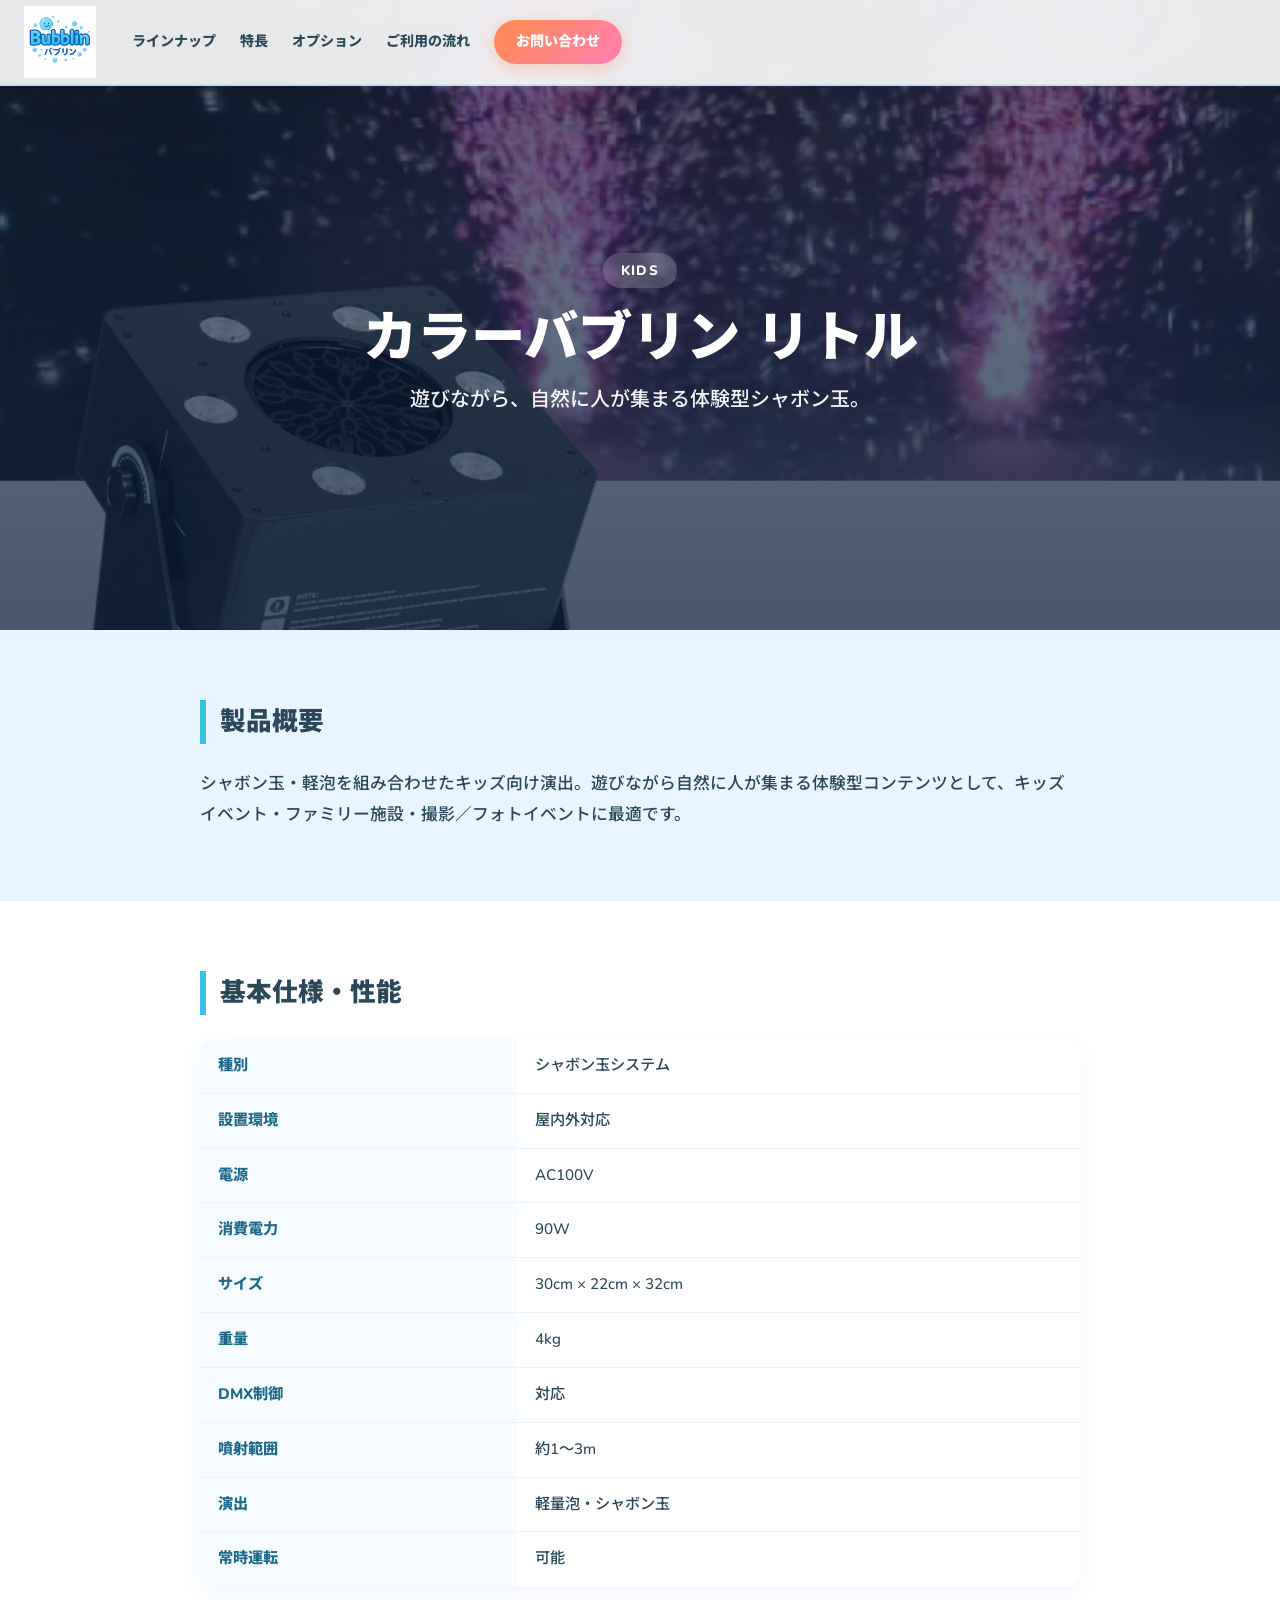
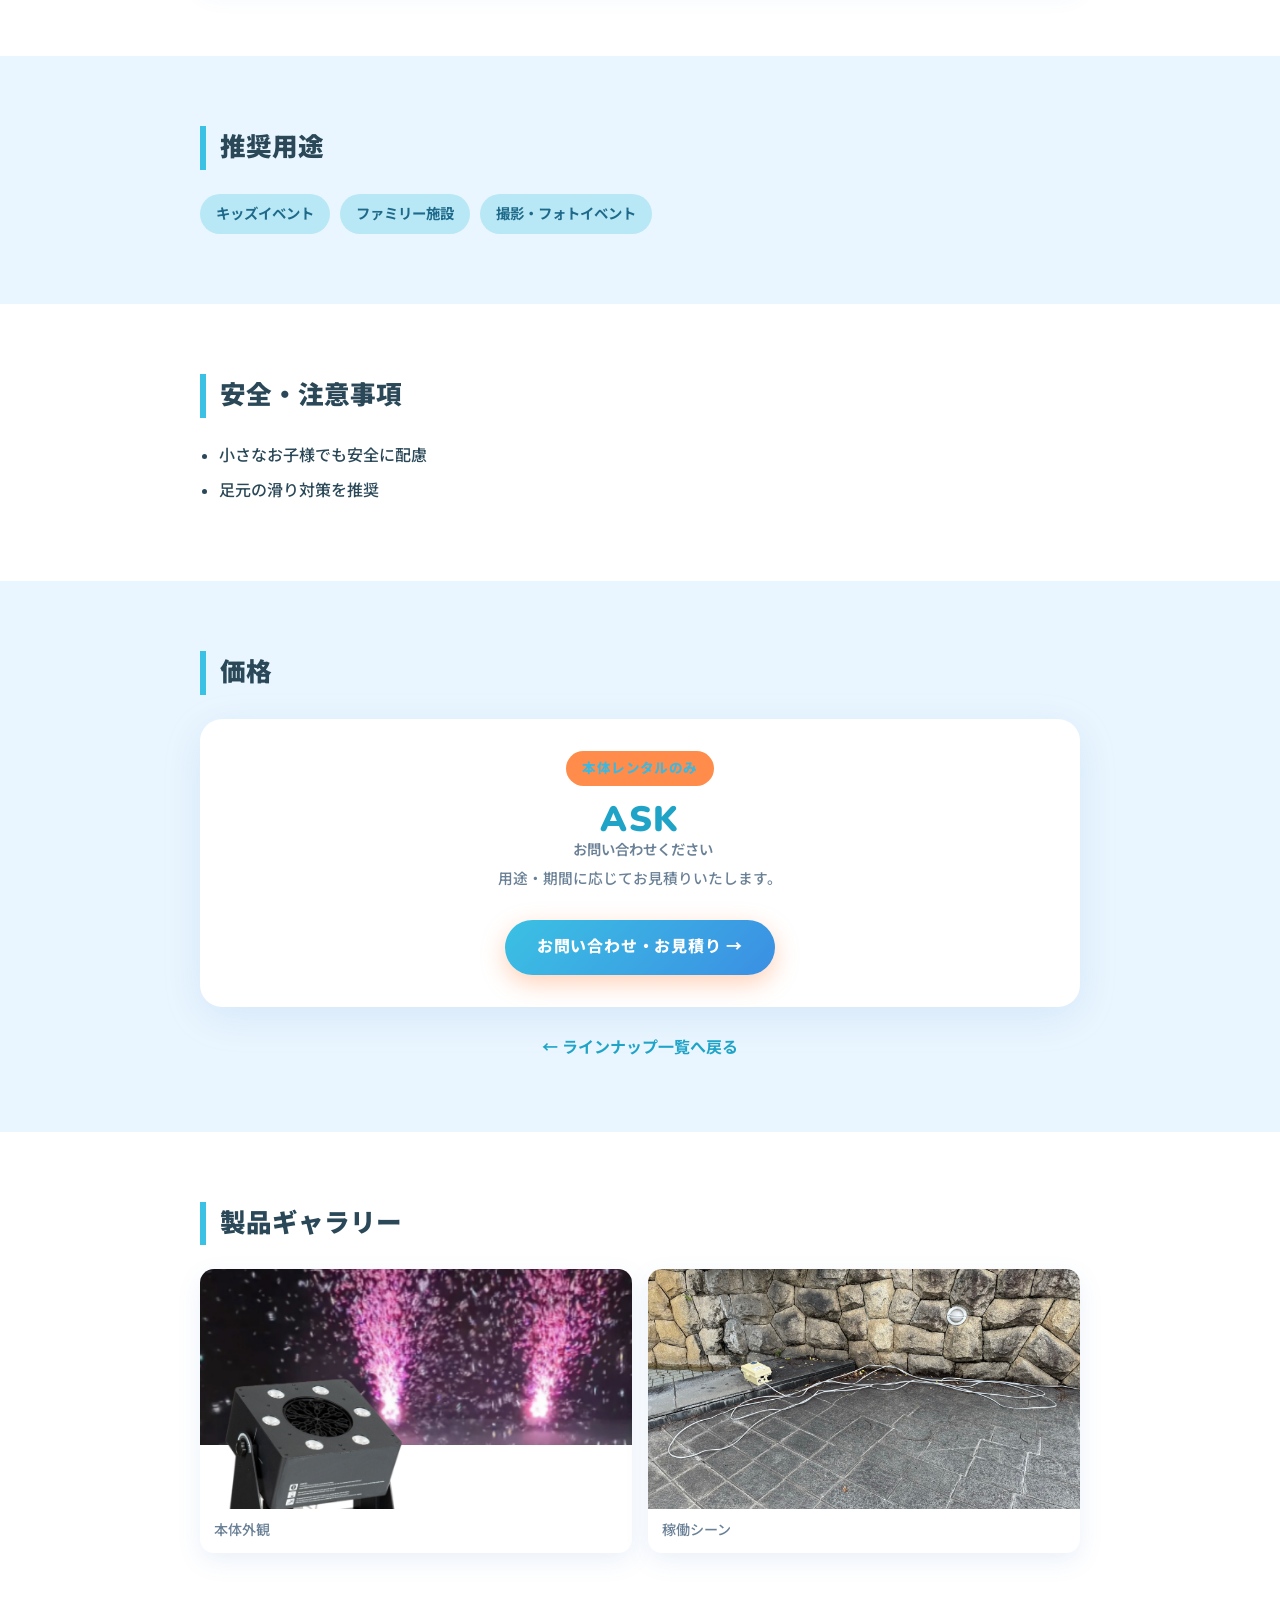
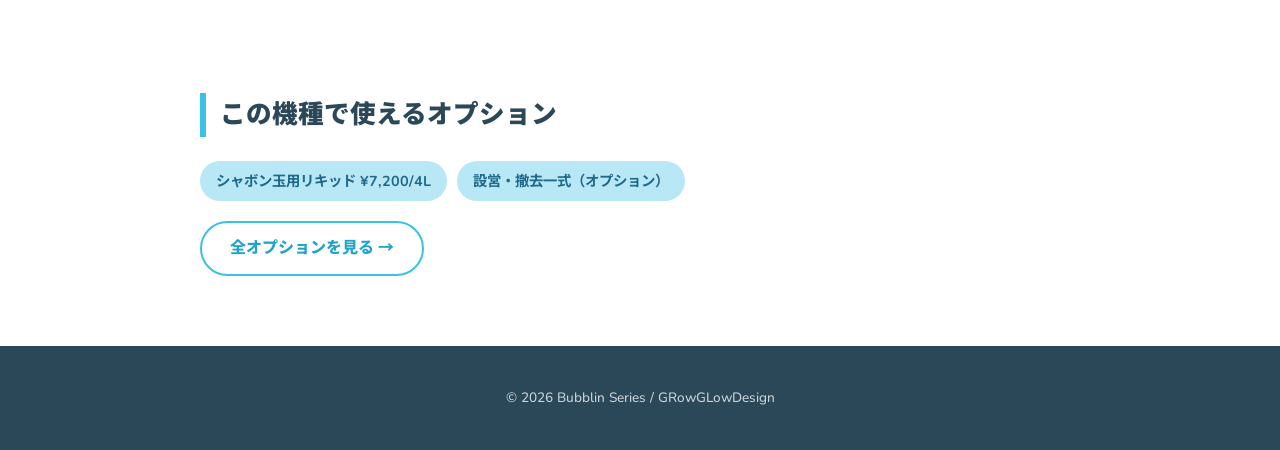
==== little/index.html @ 8af898d9 "Add detail pages, options page, SEO, gallery, new media - 4 machine detail pages with video bg hero " ====
<!DOCTYPE html>
<html lang="ja">
<head>
<meta charset="UTF-8">
<meta name="viewport" content="width=device-width, initial-scale=1.0">
<title>カラーバブリン リトル（KIDS）｜シャボン玉マシン｜バブリンシリーズ</title>
<meta name="description" content="シャボン玉・軽泡を組み合わせたキッズ向け演出。遊びながら自然に人が集まる体験型コンテンツ。">
<link rel="canonical" href="https://grow-glow.net/bubblin/little/">
<meta property="og:type" content="article">
<meta property="og:url" content="https://grow-glow.net/bubblin/little/">
<meta property="og:title" content="カラーバブリン リトル（KIDS）｜シャボン玉マシン｜バブリンシリーズ">
<meta property="og:description" content="シャボン玉・軽泡を組み合わせたキッズ向け演出。遊びながら自然に人が集まる体験型コンテンツ。">
<meta property="og:image" content="https://grow-glow.net/bubblin/assets/images/photos/color-bubblin-little.jpg">
<meta property="og:locale" content="ja_JP">
<link rel="icon" type="image/png" href="../assets/images/bubblin-logo.png">
<link rel="apple-touch-icon" href="../assets/images/bubblin-logo.png">
<link rel="stylesheet" href="../assets/css/main.css?v=17">
</head>
<body>

<!-- ======= Header ======= -->
<header class="site-header">
  <a href="../index.html" class="site-logo">
    <img src="../assets/images/bubblin-logo.png" alt="Bubblin バブリン" class="site-logo-img">
  </a>
  <nav class="header-nav">
    <a href="../index.html#machines">ラインナップ</a>
    <a href="../index.html#features">特長</a>
    <a href="../options/">オプション</a>
    <a href="../index.html#flow">ご利用の流れ</a>
    <a href="../index.html#contact" class="header-cta">お問い合わせ</a>
  </nav>
</header>

<!-- ======= Hero with video bg ======= -->
<section class="detail-hero">
  <video class="detail-hero-video" autoplay muted loop playsinline preload="metadata" poster="../assets/images/photos/color-bubblin-little.jpg">
    <source src="../assets/videos/event-1.mp4" type="video/mp4">
  </video>
  <div class="detail-hero-overlay"></div>
  <div class="detail-hero-inner">
    <span class="detail-hero-tag">KIDS</span>
    <h1 class="detail-hero-title">カラーバブリン リトル</h1>
    <p class="detail-hero-sub">遊びながら、自然に人が集まる体験型シャボン玉。</p>
  </div>
</section>

<!-- ======= 製品概要 ======= -->
<section class="detail-section" style="background:#eaf6ff;">
  <div class="detail-inner">
    <h2 class="detail-h2">製品概要</h2>
    <p class="detail-lead">シャボン玉・軽泡を組み合わせたキッズ向け演出。遊びながら自然に人が集まる体験型コンテンツとして、キッズイベント・ファミリー施設・撮影／フォトイベントに最適です。</p>
  </div>
</section>

<!-- ======= 基本仕様 ======= -->
<section class="detail-section" style="background:#fff;">
  <div class="detail-inner">
    <h2 class="detail-h2">基本仕様・性能</h2>
    <table class="spec-table">
      <tbody>
        <tr><th>種別</th><td>シャボン玉システム</td></tr>
        <tr><th>設置環境</th><td>屋内外対応</td></tr>
        <tr><th>電源</th><td>AC100V</td></tr>
        <tr><th>消費電力</th><td>90W</td></tr>
        <tr><th>サイズ</th><td>30cm × 22cm × 32cm</td></tr>
        <tr><th>重量</th><td>4kg</td></tr>
        <tr><th>DMX制御</th><td>対応</td></tr>
        <tr><th>噴射範囲</th><td>約1〜3m</td></tr>
        <tr><th>演出</th><td>軽量泡・シャボン玉</td></tr>
        <tr><th>常時運転</th><td>可能</td></tr>
      </tbody>
    </table>
  </div>
</section>

<!-- ======= 推奨用途 ======= -->
<section class="detail-section" style="background:#eaf6ff;">
  <div class="detail-inner">
    <h2 class="detail-h2">推奨用途</h2>
    <ul class="use-chips">
      <li>キッズイベント</li>
      <li>ファミリー施設</li>
      <li>撮影・フォトイベント</li>
    </ul>
  </div>
</section>

<!-- ======= 安全・注意事項 ======= -->
<section class="detail-section" style="background:#fff;">
  <div class="detail-inner">
    <h2 class="detail-h2">安全・注意事項</h2>
    <ul class="note-list">
      <li>小さなお子様でも安全に配慮</li>
      <li>足元の滑り対策を推奨</li>
    </ul>
  </div>
</section>

<!-- ======= 価格 ======= -->
<section class="detail-section" style="background:#eaf6ff;">
  <div class="detail-inner">
    <h2 class="detail-h2">価格</h2>
    <div class="detail-price-card">
      <div class="price-tag tag-rental" style="display:inline-block;padding:6px 16px;background:#ff8c4a;color:#fff;border-radius:999px;font-weight:800;font-size:0.85rem;">本体レンタルのみ</div>
            <p class="price-amount price-ask">ASK<small>お問い合わせください</small></p>
            <p style="margin-top:8px;color:#6a8096;font-size:0.92rem;">用途・期間に応じてお見積りいたします。</p>
      <div class="detail-cta">
        <a href="../index.html#contact" class="btn-primary" style="display:inline-block;padding:14px 32px;background:linear-gradient(135deg,#3bc1e3,#3b8fe3);color:#fff;border-radius:999px;text-decoration:none;font-weight:800;letter-spacing:0.05em;">お問い合わせ・お見積り →</a>
      </div>
    </div>
    <div style="text-align:center;"><a href="../index.html#machines" class="detail-back">← ラインナップ一覧へ戻る</a></div>
  </div>
</section>



<!-- ======= 製品ギャラリー ======= -->
<section class="detail-section" style="background:#fff;">
  <div class="detail-inner">
    <h2 class="detail-h2">製品ギャラリー</h2>
    <div style="display:grid;grid-template-columns:repeat(auto-fit,minmax(240px,1fr));gap:16px;">
      <figure style="margin:0;background:#fff;border-radius:14px;overflow:hidden;box-shadow:0 8px 24px rgba(60,120,200,0.10);"><img src="../assets/images/photos/color-bubblin-little.jpg" alt="little 本体外観" style="width:100%;height:240px;object-fit:cover;display:block;"><figcaption style="padding:10px 14px;font-size:0.88rem;color:#6a8096;">本体外観</figcaption></figure>
      <figure style="margin:0;background:#fff;border-radius:14px;overflow:hidden;box-shadow:0 8px 24px rgba(60,120,200,0.10);"><img src="../assets/images/photos/IMG_6449.jpg" alt="little 稼働シーン" style="width:100%;height:240px;object-fit:cover;display:block;"><figcaption style="padding:10px 14px;font-size:0.88rem;color:#6a8096;">稼働シーン</figcaption></figure>
    </div>
  </div>
</section>

<!-- ======= 関連オプション ======= -->
<section class="detail-section" style="background:#fff;">
  <div class="detail-inner">
    <h2 class="detail-h2">この機種で使えるオプション</h2>
    <ul class="use-chips" style="margin-bottom:20px;">
      <li>シャボン玉用リキッド ¥7,200/4L</li>
      <li>設営・撤去一式（オプション）</li>
    </ul>
    <a href="../options/" style="display:inline-block;padding:12px 28px;background:#fff;border:2px solid #3bc1e3;color:#1fa4c8;border-radius:999px;text-decoration:none;font-weight:800;">全オプションを見る →</a>
  </div>
</section>

<!-- ======= Footer ======= -->
<footer class="site-footer">
  <div class="footer-inner">
    <p>© 2026 Bubblin Series / GRowGLowDesign</p>
  </div>
</footer>

</body>
</html>
---- assets/css/main.css ----
/* ====================================
   Bubblin Series - Main CSS
   ==================================== */

@import url('https://fonts.googleapis.com/css2?family=Nunito:wght@400;600;700;800;900&family=Fredoka+One&family=Noto+Sans+JP:wght@400;500;700;900&display=swap');

:root {
    /* メインカラー（バブリン・バブリンmini用） */
    --color-bg: #eaf6ff;
    --color-bg-2: #d8eeff;
    --color-cyan: #3bc1e3;
    --color-cyan-dark: #1fa4c8;
    --color-cyan-light: #b8e8f5;
    --color-orange: #ff8c4a;
    --color-pink: #ff7eb4;
    --color-yellow: #ffde40;
    --color-white: #ffffff;
    --color-text: #2a4858;
    --color-text-light: #6a8096;

    /* リトルバブリン用（シャボン玉・パステル虹色） */
    --color-little-bg: #fef5ff;
    --color-little-pink: #ffb8e0;
    --color-little-purple: #c8a8f0;
    --color-little-blue: #a8d4ff;

    /* マジックバブリン用（ダーク・神秘的） */
    --color-magic-bg: #0d0a2e;
    --color-magic-bg2: #1a1050;
    --color-magic-glow: #c87aff;
    --color-magic-smoke: #e8d8ff;
    --color-magic-accent: #6ee8ff;

    --font-main: 'Nunito', 'Noto Sans JP', sans-serif;
    --font-display: 'Fredoka One', 'Nunito', sans-serif;

    --radius-lg: 24px;
    --radius-xl: 40px;
    --shadow-soft: 0 8px 32px rgba(59, 193, 227, 0.15);
    --shadow-card: 0 6px 24px rgba(0, 0, 0, 0.08);
}

*, *::before, *::after { box-sizing: border-box; margin: 0; padding: 0; }

html { scroll-behavior: smooth; }

body {
    font-family: var(--font-main);
    background: var(--color-bg);
    color: var(--color-text);
    overflow-x: hidden;
    line-height: 1.7;
    font-weight: 500;
}

img { max-width: 100%; height: auto; display: block; }

/* ════════════════════════════════════
   Header
   ════════════════════════════════════ */
.site-header {
    position: fixed;
    top: 0; left: 0; right: 0;
    z-index: 100;
    background: rgba(255,255,255,0.9);
    backdrop-filter: blur(12px);
    border-bottom: 2px solid rgba(59,193,227,0.2);
    padding: 0 24px;
    height: 86px;
    display: flex;
    align-items: center;
}

.site-logo {
    display: flex;
    align-items: center;
    gap: 10px;
    text-decoration: none;
}
.site-logo-img {
    height: 72px;
    width: auto;
    display: block;
}
.site-logo-series {
    font-family: var(--font-display);
    font-size: 0.95rem;
    color: var(--color-cyan-dark);
    letter-spacing: 0.18em;
    padding: 4px 12px;
    background: rgba(59,193,227,0.12);
    border-radius: 22px;
    line-height: 1;
    margin-left: 4px;
}
@media (max-width: 540px) {
    .site-logo-img { height: 56px; }
    .site-logo-series { font-size: 0.78rem; padding: 3px 9px; }
}

.header-nav { display: flex; gap: 24px; align-items: center; margin-left: 36px; }
.header-nav a {
    font-weight: 800;
    font-size: 0.88rem;
    color: var(--color-text);
    text-decoration: none;
    transition: color 0.2s;
}
.header-nav a:hover { color: var(--color-cyan); }

.header-cta {
    background: linear-gradient(135deg, var(--color-orange), var(--color-pink));
    color: white !important;
    padding: 10px 22px;
    border-radius: 50px;
    font-weight: 900 !important;
    box-shadow: 0 4px 16px rgba(255,140,74,0.35);
}

.header-sns {
    display: flex;
    align-items: center;
    gap: 0.75rem;
    margin-left: auto;
}
.header-sns-link {
    display: inline-flex;
    align-items: center;
    justify-content: center;
    width: 34px;
    height: 34px;
    border-radius: 50%;
    border: 1px solid rgba(59,193,227,0.4);
    color: #47607a;
    text-decoration: none;
    transition: all 0.2s;
}
.header-sns-link:hover {
    color: #3b8fe3;
    border-color: #3b8fe3;
    box-shadow: 0 0 10px rgba(59,143,227,0.25);
    transform: translateY(-2px);
}
.header-sns-link svg { width: 16px; height: 16px; fill: currentColor; }

.hamburger {
    display: none;
    flex-direction: column;
    gap: 5px;
    cursor: pointer;
    background: none;
    border: none;
    padding: 4px;
}
.hamburger span {
    display: block;
    width: 26px;
    height: 3px;
    background: var(--color-cyan);
    border-radius: 2px;
}

/* ════════════════════════════════════
   Hero
   ════════════════════════════════════ */
.hero {
    min-height: 100vh;
    background: linear-gradient(160deg, #d0eeff 0%, #e8f4ff 50%, #ffe8f4 100%);
    display: flex;
    align-items: center;
    justify-content: center;
    text-align: center;
    padding: 140px 24px 80px;
    position: relative;
    overflow: hidden;
}

.hero-bubbles {
    position: absolute;
    inset: 0;
    pointer-events: none;
}

.hero-video {
    position: absolute;
    inset: 0;
    width: 100%;
    height: 100%;
    object-fit: cover;
    z-index: 0;
    opacity: 0.55;
}
.hero-overlay {
    position: absolute;
    inset: 0;
    z-index: 0;
    background: linear-gradient(160deg, rgba(208,238,255,0.55) 0%, rgba(232,244,255,0.55) 50%, rgba(255,232,244,0.6) 100%);
    pointer-events: none;
}

.hero-content { position: relative; z-index: 3; max-width: 780px; }

/* ドカンと大きなキャラを背景に配置 */
.hero-char-bg {
    position: absolute;
    left: 50%;
    top: 52%;
    width: min(115vw, 1100px);
    max-width: none;
    height: auto;
    transform: translate(-50%, -50%);
    z-index: 1;
    pointer-events: none;
    animation: bounceSoft 4.5s ease-in-out infinite;
    filter: drop-shadow(0 28px 60px rgba(59,193,227,0.28));
    opacity: 0.92;
}

@keyframes bounceSoft {
    0%, 100% { transform: translate(-50%, -50%); }
    50%      { transform: translate(-50%, -54%); }
}

/* ════════════════════════════════════
   ちりばめバブリンくん
   ════════════════════════════════════ */
.hero-char-scatter {
    position: absolute;
    inset: 0;
    pointer-events: none;
    z-index: 1;
    overflow: hidden;
}
.hero-char-scatter .c {
    position: absolute;
    max-width: none;
    filter: drop-shadow(0 8px 18px rgba(59,193,227,0.25));
    will-change: transform;
    animation: floatChar 6s ease-in-out infinite;
}

/* 変形バリエーション（base transform を各要素で設定） */
.hero-char-scatter .c.flip-x       { --base: scaleX(-1); }
.hero-char-scatter .c.upside-down  { --base: rotate(180deg); }
.hero-char-scatter .c.tilt-right   { --base: rotate(18deg); }
.hero-char-scatter .c.tilt-left    { --base: rotate(-15deg); }

/* 配置・サイズ（大きい子・小さい子を散らす） */
.hero-char-scatter .c1  { width: 220px; top: 8%;  left: 4%;  animation-delay: 0s; }
.hero-char-scatter .c2  { width: 120px; top: 14%; left: 58%; animation-delay: -1.2s; }
.hero-char-scatter .c3  { width: 90px;  top: 6%;  right: 6%; animation-delay: -2.4s; }
.hero-char-scatter .c4  { width: 160px; top: 38%; right: 4%; animation-delay: -0.8s; } /* 逆さ */
.hero-char-scatter .c5  { width: 70px;  top: 30%; left: 18%; animation-delay: -3s; }
.hero-char-scatter .c6  { width: 110px; top: 62%; left: 3%;  animation-delay: -1.8s; }
.hero-char-scatter .c7  { width: 95px;  top: 68%; right: 10%; animation-delay: -2.9s; }
.hero-char-scatter .c8  { width: 55px;  top: 48%; left: 48%; animation-delay: -0.4s; }
.hero-char-scatter .c9  { width: 140px; bottom: 6%; left: 28%; animation-delay: -3.6s; }
.hero-char-scatter .c10 { width: 75px;  bottom: 10%; right: 24%; animation-delay: -2.1s; }

/* キーフレーム：baseの変形を保ったままふわふわ */
@keyframes floatChar {
    0%, 100% { transform: var(--base, none) translateY(0); }
    50%      { transform: var(--base, none) translateY(-12px); }
}

/* モバイルでは少し間引く・縮める */
@media (max-width: 720px) {
    .hero-char-scatter .c5,
    .hero-char-scatter .c8,
    .hero-char-scatter .c10 { display: none; }
    .hero-char-scatter .c1  { width: 150px; top: 6%; left: -3%; }
    .hero-char-scatter .c2  { width: 80px; top: 10%; left: 62%; }
    .hero-char-scatter .c3  { width: 70px; top: 4%; right: -2%; }
    .hero-char-scatter .c4  { width: 110px; top: 42%; right: -5%; }
    .hero-char-scatter .c6  { width: 85px; top: 66%; left: -3%; }
    .hero-char-scatter .c7  { width: 75px; top: 70%; right: -2%; }
    .hero-char-scatter .c9  { width: 95px; bottom: 4%; left: 32%; }
}

/* 旧スタイル（使わない場合用の念のための定義） */
.hero-char {
    width: 110px;
    height: 110px;
    margin: 0 auto 20px;
    animation: bounceSoft 2.5s ease-in-out infinite;
}

.hero-badge {
    display: inline-block;
    background: linear-gradient(135deg, var(--color-cyan), var(--color-pink));
    color: white;
    font-weight: 900;
    font-size: 0.85rem;
    padding: 6px 22px;
    border-radius: 50px;
    margin-bottom: 24px;
    letter-spacing: 0.08em;
    box-shadow: 0 4px 16px rgba(59,193,227,0.3);
}

.hero-title {
    font-family: var(--font-display);
    font-size: clamp(2.2rem, 6vw, 4rem);
    line-height: 1.2;
    color: var(--color-text);
    margin-bottom: 20px;
    letter-spacing: 0.02em;
    text-shadow: 0 2px 18px rgba(255,255,255,0.9), 0 0 24px rgba(255,255,255,0.85);
}

.hero-title .accent-cyan { color: var(--color-cyan); }
.hero-title .accent-pink { color: var(--color-pink); }
.hero-title .accent-orange { color: var(--color-orange); }

.hero-sub {
    font-size: clamp(1rem, 2.2vw, 1.15rem);
    color: var(--color-text);
    margin-bottom: 40px;
    line-height: 1.9;
    font-weight: 700;
    text-shadow: 0 2px 14px rgba(255,255,255,0.95), 0 0 18px rgba(255,255,255,0.85);
}

.hero-btns {
    display: flex;
    gap: 16px;
    justify-content: center;
    flex-wrap: wrap;
}

.btn-primary {
    background: linear-gradient(135deg, var(--color-orange), var(--color-pink));
    color: white;
    font-family: var(--font-main);
    font-weight: 900;
    font-size: 1rem;
    padding: 16px 40px;
    border-radius: 50px;
    text-decoration: none;
    box-shadow: 0 8px 24px rgba(255,140,74,0.4);
    transition: transform 0.2s, box-shadow 0.2s;
    border: none;
    cursor: pointer;
    display: inline-flex;
    align-items: center;
    gap: 10px;
}
.btn-primary:hover {
    transform: translateY(-3px);
    box-shadow: 0 12px 32px rgba(255,140,74,0.5);
}

.btn-secondary {
    background: white;
    color: var(--color-cyan-dark);
    font-family: var(--font-main);
    font-weight: 900;
    font-size: 1rem;
    padding: 14px 38px;
    border-radius: 50px;
    text-decoration: none;
    border: 2.5px solid var(--color-cyan);
    transition: transform 0.2s, background 0.2s;
    cursor: pointer;
}
.btn-secondary:hover {
    transform: translateY(-3px);
    background: var(--color-cyan-light);
}

/* ════════════════════════════════════
   Section common
   ════════════════════════════════════ */
.section { padding: 100px 24px; }
.section-inner { max-width: 1100px; margin: 0 auto; }

.section-header {
    text-align: center;
    margin-bottom: 56px;
}
.section-label {
    display: inline-block;
    font-weight: 900;
    font-size: 0.8rem;
    letter-spacing: 0.2em;
    color: var(--color-cyan);
    text-transform: uppercase;
    margin-bottom: 14px;
}
.section-title {
    font-family: var(--font-display);
    font-size: clamp(1.8rem, 4vw, 2.6rem);
    color: var(--color-text);
    line-height: 1.3;
}
.section-title .accent { color: var(--color-orange); }
.section-desc {
    margin-top: 18px;
    color: var(--color-text);
    font-size: 1rem;
    max-width: 580px;
    margin-left: auto;
    margin-right: auto;
    font-weight: 600;
}

.section-char {
    display: block;
    width: 64px;
    height: 64px;
    margin: 0 auto 16px;
}

/* ════════════════════════════════════
   Machines Section (Intro)
   ════════════════════════════════════ */
.machines-section { background: white; position: relative; }

.machines-grid {
    display: grid;
    grid-template-columns: repeat(4, 1fr);
    gap: 20px;
}
@media (max-width: 1024px) {
    .machines-grid { grid-template-columns: repeat(2, 1fr); }
}

.machine-card {
    background: var(--color-bg);
    border-radius: var(--radius-lg);
    overflow: hidden;
    box-shadow: var(--shadow-card);
    transition: transform 0.3s, box-shadow 0.3s;
    text-decoration: none;
    color: inherit;
    display: flex;
    flex-direction: column;
}
.machine-card:hover {
    transform: translateY(-8px);
    box-shadow: 0 16px 48px rgba(59,193,227,0.25);
}

.machine-card-img {
    height: 200px;
    display: flex;
    align-items: center;
    justify-content: center;
    position: relative;
    overflow: hidden;
}

.machine-card-img.bub-bg { background: linear-gradient(135deg, #b8e8ff, #d8f0ff); }
.machine-card-img.mini-bg { background: linear-gradient(135deg, #fff0c8, #ffe0b0); }
.machine-card-img.little-bg { background: linear-gradient(135deg, #f0d8ff, #ffd8f0, #d8ecff); }
.machine-card-img.magic-bg {
    background: linear-gradient(135deg, #1a0a40, #2a1060);
    box-shadow: inset 0 0 60px rgba(200,120,255,0.3);
}

.machine-card-img.has-photo { padding: 0; overflow: hidden; }
.machine-photo {
    width: 100%;
    height: 100%;
    object-fit: cover;
    display: block;
}
.machine-card-img-icon {
    font-size: 4rem;
    filter: drop-shadow(0 4px 12px rgba(0,0,0,0.15));
}

.machine-card-body { padding: 26px; flex-grow: 1; display: flex; flex-direction: column; }

.machine-tag {
    display: inline-block;
    width: fit-content;
    font-size: 0.72rem;
    font-weight: 900;
    padding: 4px 14px;
    border-radius: 50px;
    margin-bottom: 10px;
    letter-spacing: 0.08em;
}
.tag-standard { background: #d0eefc; color: var(--color-cyan-dark); }
.tag-mini { background: #ffe8d0; color: #e87030; }
.tag-little { background: #f0d8ff; color: #a060d0; }
.tag-magic { background: #2a1060; color: var(--color-magic-glow); }

.machine-name {
    font-family: var(--font-display);
    font-size: 1.4rem;
    color: var(--color-text);
    margin-bottom: 8px;
    letter-spacing: 0.02em;
}
.machine-card.magic .machine-name { color: white; }

.machine-desc {
    font-size: 0.9rem;
    color: var(--color-text-light);
    margin-bottom: 16px;
    line-height: 1.7;
    flex-grow: 1;
}
.machine-card.magic .machine-desc { color: #b8a8d8; }

.machine-price {
    font-weight: 900;
    font-size: 1.3rem;
    color: var(--color-cyan-dark);
}
.machine-card.magic .machine-price { color: var(--color-magic-glow); }
.machine-price .unit { font-size: 0.8rem; font-weight: 700; color: var(--color-text-light); margin-left: 4px; }
.machine-card.magic .machine-price .unit { color: #a898c8; }

/* マジックカード */
.machine-card.magic {
    background: linear-gradient(160deg, var(--color-magic-bg), var(--color-magic-bg2));
    border: 1px solid rgba(200,120,255,0.3);
    box-shadow: 0 8px 40px rgba(180,110,240,0.25);
}
.machine-card.magic:hover {
    box-shadow: 0 20px 60px rgba(180,110,240,0.45);
}

/* ════════════════════════════════════
   Features Section
   ════════════════════════════════════ */
.features-section {
    background: linear-gradient(180deg, var(--color-bg) 0%, #f8fcff 100%);
    position: relative;
}

.features-grid {
    display: grid;
    grid-template-columns: repeat(auto-fit, minmax(240px, 1fr));
    gap: 28px;
}

.feature-card {
    background: white;
    border-radius: var(--radius-lg);
    padding: 36px 28px;
    text-align: center;
    box-shadow: var(--shadow-card);
    transition: transform 0.3s;
    border: 2px solid #e0f4ff;
}
.feature-card:hover { transform: translateY(-6px); }

.feature-num {
    font-family: var(--font-display);
    font-size: 2.4rem;
    color: var(--color-orange);
    line-height: 1;
    margin-bottom: 10px;
}
.feature-icon {
    font-size: 3rem;
    margin-bottom: 16px;
    display: flex;
    align-items: center;
    justify-content: center;
    height: 110px;
}
.feature-icon svg {
    width: 110px;
    height: 110px;
    display: block;
}
.feature-title {
    font-weight: 900;
    font-size: 1.05rem;
    color: var(--color-text);
    margin-bottom: 14px;
    line-height: 1.4;
}
.feature-desc {
    font-size: 0.88rem;
    color: var(--color-text-light);
    line-height: 1.8;
}

/* ════════════════════════════════════
   Pricing Section
   ════════════════════════════════════ */
/* ════════════════════════════════════
   Gallery (Videos)
   ════════════════════════════════════ */
.gallery-section {
    background: linear-gradient(160deg, #eaf6ff, #fff0f5);
}
.video-grid {
    display: grid;
    grid-template-columns: repeat(auto-fit, minmax(320px, 1fr));
    gap: 32px;
}
.video-card {
    background: white;
    border-radius: var(--radius-lg);
    overflow: hidden;
    box-shadow: var(--shadow-card);
    transition: transform 0.3s, box-shadow 0.3s;
}
.video-card:hover {
    transform: translateY(-4px);
    box-shadow: 0 16px 48px rgba(59,193,227,0.2);
}
.video-youtube {
    position: relative;
    width: 100%;
    aspect-ratio: 16/9;
    background: #000;
}
.video-youtube iframe {
    position: absolute;
    inset: 0;
    width: 100%;
    height: 100%;
    border: 0;
}
.video-card video {
    width: 100%;
    height: auto;
    display: block;
    background: #000;
    aspect-ratio: 16/9;
    object-fit: cover;
}
.video-caption {
    padding: 16px 20px;
    font-weight: 800;
    color: var(--color-text);
    font-size: 0.95rem;
}

.pricing-section { background: white; }

.pricing-grid {
    display: grid;
    grid-template-columns: repeat(auto-fit, minmax(240px, 1fr));
    gap: 22px;
    margin-bottom: 36px;
}

.price-card {
    border-radius: var(--radius-lg);
    padding: 32px 22px;
    text-align: center;
    border: 2px solid #e0f4ff;
    transition: transform 0.3s, box-shadow 0.3s;
    background: var(--color-bg);
    position: relative;
}
.price-card:hover {
    transform: translateY(-6px);
    box-shadow: var(--shadow-soft);
}
.price-card.little {
    background: linear-gradient(160deg, #fff0ff, #f0e8ff, #e8f4ff);
    border-color: rgba(200,168,240,0.4);
}
.price-card.magic {
    background: linear-gradient(160deg, #0d0a2e, #1a1050);
    border-color: rgba(200,120,255,0.4);
    box-shadow: 0 8px 40px rgba(180,110,240,0.25);
}

.price-tag {
    font-size: 0.72rem;
    font-weight: 900;
    letter-spacing: 0.12em;
    color: var(--color-cyan-dark);
    text-transform: uppercase;
    margin-bottom: 6px;
}
.price-card.little .price-tag { color: #a060d0; }
.price-card.magic .price-tag { color: var(--color-magic-glow); }

.price-name {
    font-family: var(--font-display);
    font-size: 1.35rem;
    color: var(--color-text);
    margin-bottom: 16px;
}
.price-card.magic .price-name { color: white; }

.price-amount {
    font-weight: 900;
    font-size: 1.8rem;
    color: var(--color-text);
    line-height: 1.1;
}
.price-card.magic .price-amount { color: var(--color-magic-glow); }

.price-amount small {
    font-size: 0.8rem;
    font-weight: 700;
    color: var(--color-text-light);
}
.price-card.magic .price-amount small { color: #b8a8d8; }

.price-ask {
    letter-spacing: 0.05em;
}
.price-ask small {
    display: block;
    margin-top: 4px;
    font-size: 0.75rem;
    letter-spacing: 0;
}

.price-tag.tag-package {
    background: linear-gradient(135deg, #ff9a3d, #ff6b3d);
    color: #fff !important;
    padding: 5px 14px;
    border-radius: 999px;
    display: inline-block;
    letter-spacing: 0.05em;
    box-shadow: 0 4px 14px rgba(255,107,61,0.28);
}
.price-tag.tag-rental {
    background: rgba(59, 184, 224, 0.14);
    color: var(--color-primary, #3bb8e0) !important;
    padding: 5px 14px;
    border-radius: 999px;
    display: inline-block;
    letter-spacing: 0.03em;
}
.price-card.magic .price-tag.tag-rental {
    background: rgba(200, 120, 255, 0.22);
    color: var(--color-magic-glow, #e8d8ff) !important;
}

.price-sale {
    display: inline-block;
    background: var(--color-orange);
    color: white;
    font-size: 0.72rem;
    font-weight: 900;
    padding: 3px 12px;
    border-radius: 50px;
    margin-top: 10px;
}

.price-desc {
    font-size: 0.8rem;
    color: var(--color-text-light);
    margin-top: 12px;
    line-height: 1.6;
}
.price-card.magic .price-desc { color: #b8a8d8; }

.price-note {
    text-align: center;
    font-size: 0.85rem;
    color: var(--color-text-light);
    background: var(--color-bg-2);
    border-radius: 14px;
    padding: 18px 24px;
    font-weight: 600;
}

.price-strike {
    text-decoration: line-through;
    color: var(--color-text-light);
    margin-right: 6px;
}
.price-promo {
    display: flex;
    align-items: center;
    justify-content: center;
    gap: 10px;
    margin-top: 6px;
    margin-bottom: 10px;
    flex-wrap: wrap;
}
.price-badge {
    display: inline-block;
    background: var(--color-orange, #ff6b3d);
    color: #fff;
    font-size: 0.78rem;
    font-weight: 800;
    padding: 4px 10px;
    border-radius: 6px;
    letter-spacing: 0.05em;
}
.price-promo-amount {
    font-family: var(--font-display);
    font-weight: 900;
    font-size: 1.6rem;
    color: var(--color-orange, #ff6b3d);
    line-height: 1.1;
}
.price-promo-amount small {
    font-size: 0.72rem;
    font-weight: 700;
    color: var(--color-text-light);
    margin-left: 2px;
}

.price-rental-only {
    display: inline-block;
    background: rgba(59, 184, 224, 0.12);
    color: var(--color-primary, #3bb8e0);
    font-size: 0.78rem;
    font-weight: 800;
    padding: 4px 12px;
    border-radius: 999px;
    margin: 6px 0 10px;
    letter-spacing: 0.03em;
}
.price-card.magic .price-rental-only {
    background: rgba(200, 120, 255, 0.18);
    color: var(--color-magic-glow, #e8d8ff);
}

.price-notes {
    margin-top: 32px;
    background: var(--color-bg-2);
    border-radius: 14px;
    padding: 20px 28px;
    font-size: 0.9rem;
    color: var(--color-text);
    line-height: 1.8;
    max-width: 960px;
    margin-left: auto;
    margin-right: auto;
}
.price-notes p { margin: 0; }
.price-notes p > span { display: block; }
.price-notes p + p { margin-top: 14px; }
.price-notes strong {
    display: block;
    color: var(--color-primary, #3bb8e0);
    font-weight: 800;
    margin-bottom: 2px;
}

/* ════════════════════════════════════
   Flow Section
   ════════════════════════════════════ */
.flow-section { background: linear-gradient(160deg, #d8eeff, #f0e8ff); }

.flow-header { text-align: center; }
.flow-title-tag {
    display: inline-block;
    background: #d3ecfa;
    padding: 6px 24px;
    border-top: 2px dashed #fff;
    border-bottom: 2px dashed #fff;
    box-shadow: inset 0 0 0 2px #d3ecfa;
    color: #1d4a6b;
    margin-bottom: 18px;
}
.flow-lead {
    font-size: 1.15rem;
    font-weight: 700;
    color: #2a4a66;
    margin-top: 4px;
}
.flow-lead-mark {
    background: linear-gradient(transparent 60%, #ffb07a 60%);
    padding: 0 2px;
}

.flow-steps {
    display: flex;
    flex-direction: column;
    gap: 18px;
    max-width: 820px;
    margin: 40px auto 0;
}

.flow-step {
    display: flex;
    align-items: stretch;
    background: white;
    border: 2px solid var(--color-cyan);
    border-radius: 999px;
    overflow: hidden;
    box-shadow: var(--shadow-card);
    min-height: 120px;
}

.flow-step-label {
    flex: 0 0 160px;
    background: #b9e3f4;
    display: flex;
    flex-direction: column;
    align-items: center;
    justify-content: center;
    gap: 6px;
    padding: 14px 10px;
}
.flow-step-num {
    font-family: var(--font-display);
    font-weight: 800;
    font-size: 1rem;
    color: #1d4a6b;
    letter-spacing: 0.06em;
}
.flow-step-icon {
    width: 52px;
    height: 52px;
    color: #1d4a6b;
    display: inline-flex;
    align-items: center;
    justify-content: center;
}
.flow-step-icon svg { width: 100%; height: 100%; }

.flow-step-body {
    flex: 1;
    display: flex;
    flex-direction: column;
    justify-content: center;
    padding: 18px 32px;
}
.flow-step-title {
    font-size: 1.15rem;
    font-weight: 900;
    color: var(--color-text);
    margin-bottom: 6px;
}
.flow-step-note {
    display: inline-block;
    font-size: 0.75rem;
    font-weight: 600;
    color: var(--color-text-light);
    margin-left: 8px;
}
.flow-step-desc {
    font-size: 0.92rem;
    color: var(--color-text-light);
    line-height: 1.7;
}

.flow-step-arrow {
    width: 0;
    height: 0;
    margin: -4px auto;
    border-left: 18px solid transparent;
    border-right: 18px solid transparent;
    border-top: 18px solid var(--color-cyan);
}

@media (max-width: 640px) {
    .flow-step { border-radius: 28px; }
    .flow-step-label { flex: 0 0 96px; padding: 12px 6px; }
    .flow-step-icon { width: 40px; height: 40px; }
    .flow-step-num { font-size: 0.85rem; }
    .flow-step-body { padding: 14px 18px; }
    .flow-step-title { font-size: 1rem; }
    .flow-step-desc { font-size: 0.82rem; }
}

/* ════════════════════════════════════
   FAQ Section
   ════════════════════════════════════ */
.faq-section { background: white; }

.faq-list { max-width: 760px; margin: 0 auto; display: flex; flex-direction: column; gap: 14px; }

.faq-item {
    border: 2px solid #e0f4ff;
    border-radius: 16px;
    overflow: hidden;
    background: var(--color-bg);
}
.faq-q {
    padding: 20px 24px;
    font-weight: 900;
    font-size: 0.95rem;
    color: var(--color-text);
    display: flex;
    align-items: flex-start;
    gap: 12px;
}
.faq-q::before {
    content: 'Q';
    font-family: var(--font-display);
    font-size: 1.15rem;
    color: var(--color-cyan);
    flex-shrink: 0;
    margin-top: -2px;
}
.faq-a {
    padding: 0 24px 20px 50px;
    font-size: 0.88rem;
    color: var(--color-text-light);
    line-height: 1.8;
    font-weight: 500;
}

/* ════════════════════════════════════
   Contact Section
   ════════════════════════════════════ */
.contact-section {
    background: linear-gradient(160deg, #3bc1e3, #7a8cff, #ff7eb4);
    padding: 100px 24px;
    text-align: center;
    color: white;
}

.contact-title {
    font-family: var(--font-display);
    font-size: clamp(2rem, 5vw, 2.8rem);
    margin-bottom: 16px;
}
.contact-sub {
    font-size: 1rem;
    opacity: 0.95;
    margin-bottom: 44px;
    font-weight: 600;
}

.line-cta {
    display: flex;
    align-items: center;
    justify-content: center;
    gap: 16px;
    max-width: 580px;
    margin: 0 auto 22px;
    padding: 18px 28px;
    background: linear-gradient(135deg, #06c755, #03a144);
    color: #fff;
    border-radius: 18px;
    text-decoration: none;
    box-shadow: 0 10px 30px rgba(6, 199, 85, 0.35);
    transition: transform 0.2s, box-shadow 0.2s;
}
.line-cta:hover { transform: translateY(-2px); box-shadow: 0 14px 38px rgba(6, 199, 85, 0.5); }
.line-cta-icon { width: 44px; height: 44px; flex-shrink: 0; }
.line-cta-text { display: flex; flex-direction: column; text-align: left; line-height: 1.3; }
.line-cta-text strong { font-size: 1.1rem; font-weight: 900; letter-spacing: 0.04em; }
.line-cta-text small { font-size: 0.8rem; opacity: 0.95; margin-top: 3px; font-weight: 600; }

.contact-divider {
    max-width: 580px;
    margin: 6px auto 18px;
    text-align: center;
    font-size: 0.82rem;
    color: rgba(255,255,255,0.9);
    font-weight: 700;
    display: flex;
    align-items: center;
    gap: 14px;
}
.contact-divider::before,
.contact-divider::after { content: ''; flex: 1; height: 1px; background: rgba(255,255,255,0.3); }

.contact-form {
    max-width: 580px;
    margin: 0 auto;
    display: flex;
    flex-direction: column;
    gap: 14px;
    text-align: left;
}
.contact-form label {
    font-size: 0.82rem;
    font-weight: 800;
    color: white;
    letter-spacing: 0.05em;
    margin-bottom: -10px;
    margin-left: 4px;
}
.contact-form input,
.contact-form textarea,
.contact-form select {
    width: 100%;
    padding: 14px 20px;
    border-radius: 14px;
    border: none;
    font-family: var(--font-main);
    font-weight: 600;
    font-size: 0.95rem;
    background: rgba(255,255,255,0.95);
    color: var(--color-text);
}
.contact-form textarea { min-height: 120px; resize: vertical; }
.contact-form .btn-submit {
    background: white;
    color: var(--color-cyan-dark);
    font-family: var(--font-main);
    font-weight: 900;
    font-size: 1.05rem;
    padding: 16px;
    border-radius: 50px;
    border: none;
    cursor: pointer;
    transition: transform 0.2s, box-shadow 0.2s;
    box-shadow: 0 4px 20px rgba(0,0,0,0.15);
    margin-top: 10px;
}
.contact-form .btn-submit:hover {
    transform: translateY(-3px);
    box-shadow: 0 8px 32px rgba(0,0,0,0.25);
}

/* ════════════════════════════════════
   Footer
   ════════════════════════════════════ */
.site-footer {
    background: var(--color-text);
    color: rgba(255,255,255,0.75);
    padding: 40px 24px;
    text-align: center;
    font-size: 0.85rem;
}
.footer-logo {
    font-family: var(--font-display);
    font-size: 1.4rem;
    color: var(--color-cyan-light);
    margin-bottom: 8px;
}
.footer-link {
    color: rgba(255,255,255,0.75);
    text-decoration: none;
    margin: 0 12px;
    font-weight: 700;
}
.footer-link:hover { color: white; }

.footer-company {
    margin-top: 24px;
    padding: 20px 16px 4px;
    border-top: 1px solid rgba(255,255,255,0.12);
    font-size: 0.85rem;
    line-height: 1.7;
    max-width: 760px;
    margin-left: auto;
    margin-right: auto;
    color: rgba(255,255,255,0.72);
}
.footer-company-name {
    font-weight: 800;
    color: #fff;
    margin: 0 0 6px;
    letter-spacing: 0.03em;
}
.footer-operator {
    display: inline-flex;
    align-items: center;
    gap: 14px;
    margin: 0 0 12px;
    padding: 8px 16px 8px 8px;
    background: rgba(255,255,255,0.06);
    border: 1px solid rgba(255,255,255,0.12);
    border-radius: 999px;
    text-decoration: none;
    color: inherit;
    transition: background 0.2s, transform 0.2s;
}
.footer-operator:hover {
    background: rgba(255,255,255,0.14);
    transform: translateY(-1px);
}
.footer-operator-logo {
    width: 44px;
    height: 44px;
    border-radius: 50%;
    object-fit: cover;
    background: #0d1e58;
    flex-shrink: 0;
}
.footer-operator-label {
    display: block;
    font-size: 0.7rem;
    letter-spacing: 0.14em;
    color: rgba(255,255,255,0.6);
    font-weight: 700;
}
.footer-operator-name {
    display: block;
    font-weight: 800;
    color: #fff;
    letter-spacing: 0.03em;
}
.footer-operator-name small {
    font-size: 0.72rem;
    font-weight: 600;
    color: rgba(255,255,255,0.7);
    margin-left: 4px;
}
.footer-company-line { margin: 2px 0; }
.footer-company a {
    color: rgba(255,255,255,0.92);
    text-decoration: underline;
    text-underline-offset: 2px;
}
.footer-company a:hover { color: #fff; }

.footer-sns {
    display: flex;
    gap: 14px;
    justify-content: center;
    margin-top: 14px;
}
.footer-sns-link {
    display: inline-flex;
    align-items: center;
    justify-content: center;
    width: 38px;
    height: 38px;
    border-radius: 50%;
    background: rgba(255,255,255,0.1);
    color: #fff;
    text-decoration: none;
    transition: background 0.2s, transform 0.2s;
}
.footer-sns-link:hover {
    background: rgba(255,255,255,0.22);
    transform: translateY(-2px);
}

/* ════════════════════════════════════
   Wave divider
   ════════════════════════════════════ */
.wave-divider {
    display: block;
    width: 100%;
    height: 60px;
}

/* ════════════════════════════════════
   Bubble animations
   ════════════════════════════════════ */
.bubble {
    position: absolute;
    border-radius: 50%;
    background: radial-gradient(circle at 30% 30%, rgba(255,255,255,0.95) 0%, rgba(180,230,255,0.3) 50%, rgba(100,180,230,0.15) 100%);
    border: 1.5px solid rgba(255,255,255,0.7);
    animation: floatBubble linear infinite;
    pointer-events: none;
    box-shadow: inset 0 0 10px rgba(255,255,255,0.5), 0 2px 8px rgba(0,0,0,0.05);
}

@keyframes floatBubble {
    0% { transform: translateY(0) scale(0.8); opacity: 0; }
    10% { opacity: 0.7; }
    90% { opacity: 0.5; }
    100% { transform: translateY(-110vh) scale(1.05); opacity: 0; }
}

@keyframes bounce {
    0%, 100% { transform: translateY(0); }
    50% { transform: translateY(-12px); }
}

@keyframes float {
    0%, 100% { transform: translateY(0); }
    50% { transform: translateY(-8px); }
}

/* ════════════════════════════════════
   Fade-in animation
   ════════════════════════════════════ */
.fade-up {
    opacity: 0;
    transform: translateY(30px);
    transition: opacity 0.7s ease, transform 0.7s ease;
}
.fade-up.visible {
    opacity: 1;
    transform: translateY(0);
}

/* ════════════════════════════════════
   Responsive
   ════════════════════════════════════ */
@media (max-width: 768px) {
    .header-nav { display: none; }
    .header-sns { display: none; }
    .hamburger { display: flex; }
    .machines-grid { grid-template-columns: 1fr; }
    .features-grid { grid-template-columns: 1fr 1fr; }
    .pricing-grid { grid-template-columns: 1fr; }
    .section { padding: 70px 20px; }
    .hero { padding: 100px 20px 60px; }
}
@media (max-width: 480px) {
    .features-grid { grid-template-columns: 1fr; }
    .site-logo-text { font-size: 1.25rem; }
    .site-logo-text small { font-size: 0.58rem; }
}

/* ════════════════════════════════════
   Detail Page (per machine)
   ════════════════════════════════════ */
.detail-hero {
    position: relative;
    min-height: 70vh;
    display: flex;
    align-items: center;
    justify-content: center;
    overflow: hidden;
    color: #fff;
    text-align: center;
    padding: 120px 24px 80px;
}
.detail-hero-video {
    position: absolute;
    inset: 0;
    width: 100%;
    height: 100%;
    object-fit: cover;
    z-index: 0;
}
.detail-hero-overlay {
    position: absolute;
    inset: 0;
    background: linear-gradient(180deg, rgba(10,30,60,0.55), rgba(10,30,60,0.75));
    z-index: 1;
}
.detail-hero-inner { position: relative; z-index: 2; max-width: 880px; }
.detail-hero-tag {
    display: inline-block;
    padding: 6px 18px;
    border-radius: 999px;
    background: rgba(255,255,255,0.18);
    backdrop-filter: blur(4px);
    font-weight: 800;
    font-size: 0.85rem;
    letter-spacing: 0.08em;
    margin-bottom: 18px;
}
.detail-hero-title { font-size: clamp(2rem, 5vw, 3.4rem); font-weight: 900; margin: 0 0 12px; line-height: 1.2; }
.detail-hero-sub { font-size: clamp(1rem, 2.2vw, 1.25rem); opacity: 0.95; margin: 0; }

.detail-section { padding: 70px 24px; }
.detail-inner { max-width: 880px; margin: 0 auto; }
.detail-h2 {
    font-size: 1.6rem; font-weight: 900; color: var(--color-text);
    border-left: 6px solid var(--color-cyan); padding-left: 14px;
    margin: 0 0 24px;
}
.detail-lead { font-size: 1.05rem; line-height: 1.9; color: var(--color-text); margin: 0; }

.spec-table {
    width: 100%; border-collapse: collapse; background: #fff;
    border-radius: 14px; overflow: hidden; box-shadow: 0 8px 24px rgba(60,120,200,0.08);
}
.spec-table th, .spec-table td { padding: 14px 18px; text-align: left; font-size: 0.95rem; border-bottom: 1px solid #ecf2f8; }
.spec-table th { width: 36%; background: #f5fbff; color: #1f6a8a; font-weight: 800; }
.spec-table tr:last-child th, .spec-table tr:last-child td { border-bottom: 0; }

.use-chips { display: flex; flex-wrap: wrap; gap: 10px; }
.use-chips li { list-style: none; padding: 8px 16px; background: var(--color-cyan-light); color: #1f6a8a; border-radius: 999px; font-weight: 700; font-size: 0.9rem; }

.detail-price-card {
    background: #fff; border-radius: 22px; padding: 32px;
    box-shadow: 0 10px 40px rgba(60,120,200,0.12);
    text-align: center;
}
.detail-price-card .price-amount { font-size: 2.4rem; font-weight: 900; color: var(--color-cyan-dark); margin: 8px 0; }
.detail-price-card .price-amount small { font-size: 0.9rem; color: var(--color-text-light); margin-left: 6px; font-weight: 600; }
.detail-price-card .price-strike { color: #aaa; text-decoration: line-through; font-size: 1.1rem; margin-right: 10px; font-weight: 700; }
.detail-price-card .price-promo { background: linear-gradient(135deg, #fff5e8, #ffe0c4); padding: 14px 20px; border-radius: 14px; display: inline-block; margin-top: 10px; }
.detail-price-card .price-badge { background: #ff8c4a; color: #fff; padding: 4px 10px; border-radius: 999px; font-size: 0.78rem; font-weight: 800; margin-right: 10px; }
.detail-price-card .price-ask { font-size: 2.2rem; }

.detail-cta { text-align: center; margin-top: 28px; }
.detail-back { display: inline-block; margin-top: 28px; color: var(--color-cyan-dark); text-decoration: none; font-weight: 700; }
.detail-back:hover { text-decoration: underline; }

.note-list { margin: 0; padding: 0 0 0 1.2em; color: var(--color-text); }
.note-list li { margin-bottom: 6px; line-height: 1.8; }

@media (max-width: 640px) {
    .detail-hero { min-height: 60vh; padding: 100px 18px 60px; }
    .spec-table th, .spec-table td { padding: 10px 12px; font-size: 0.88rem; }
    .spec-table th { width: 40%; }
}
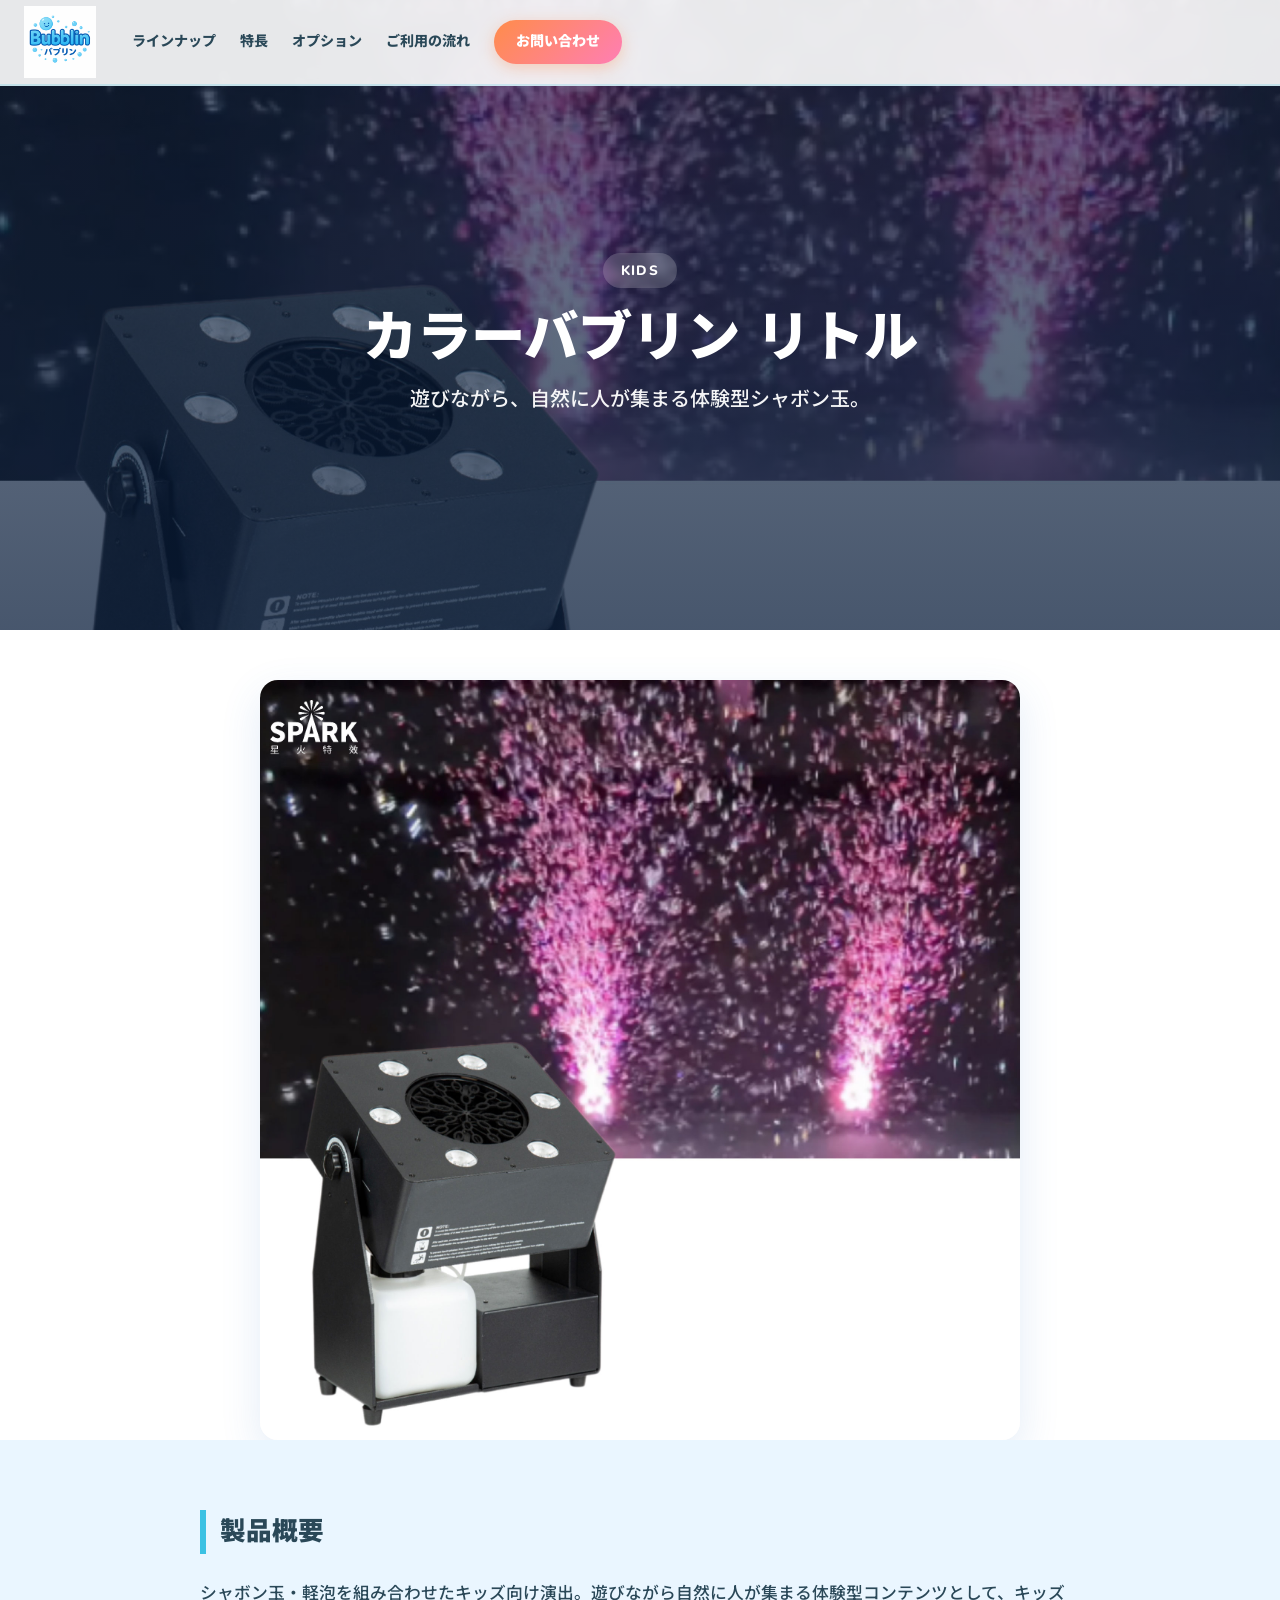
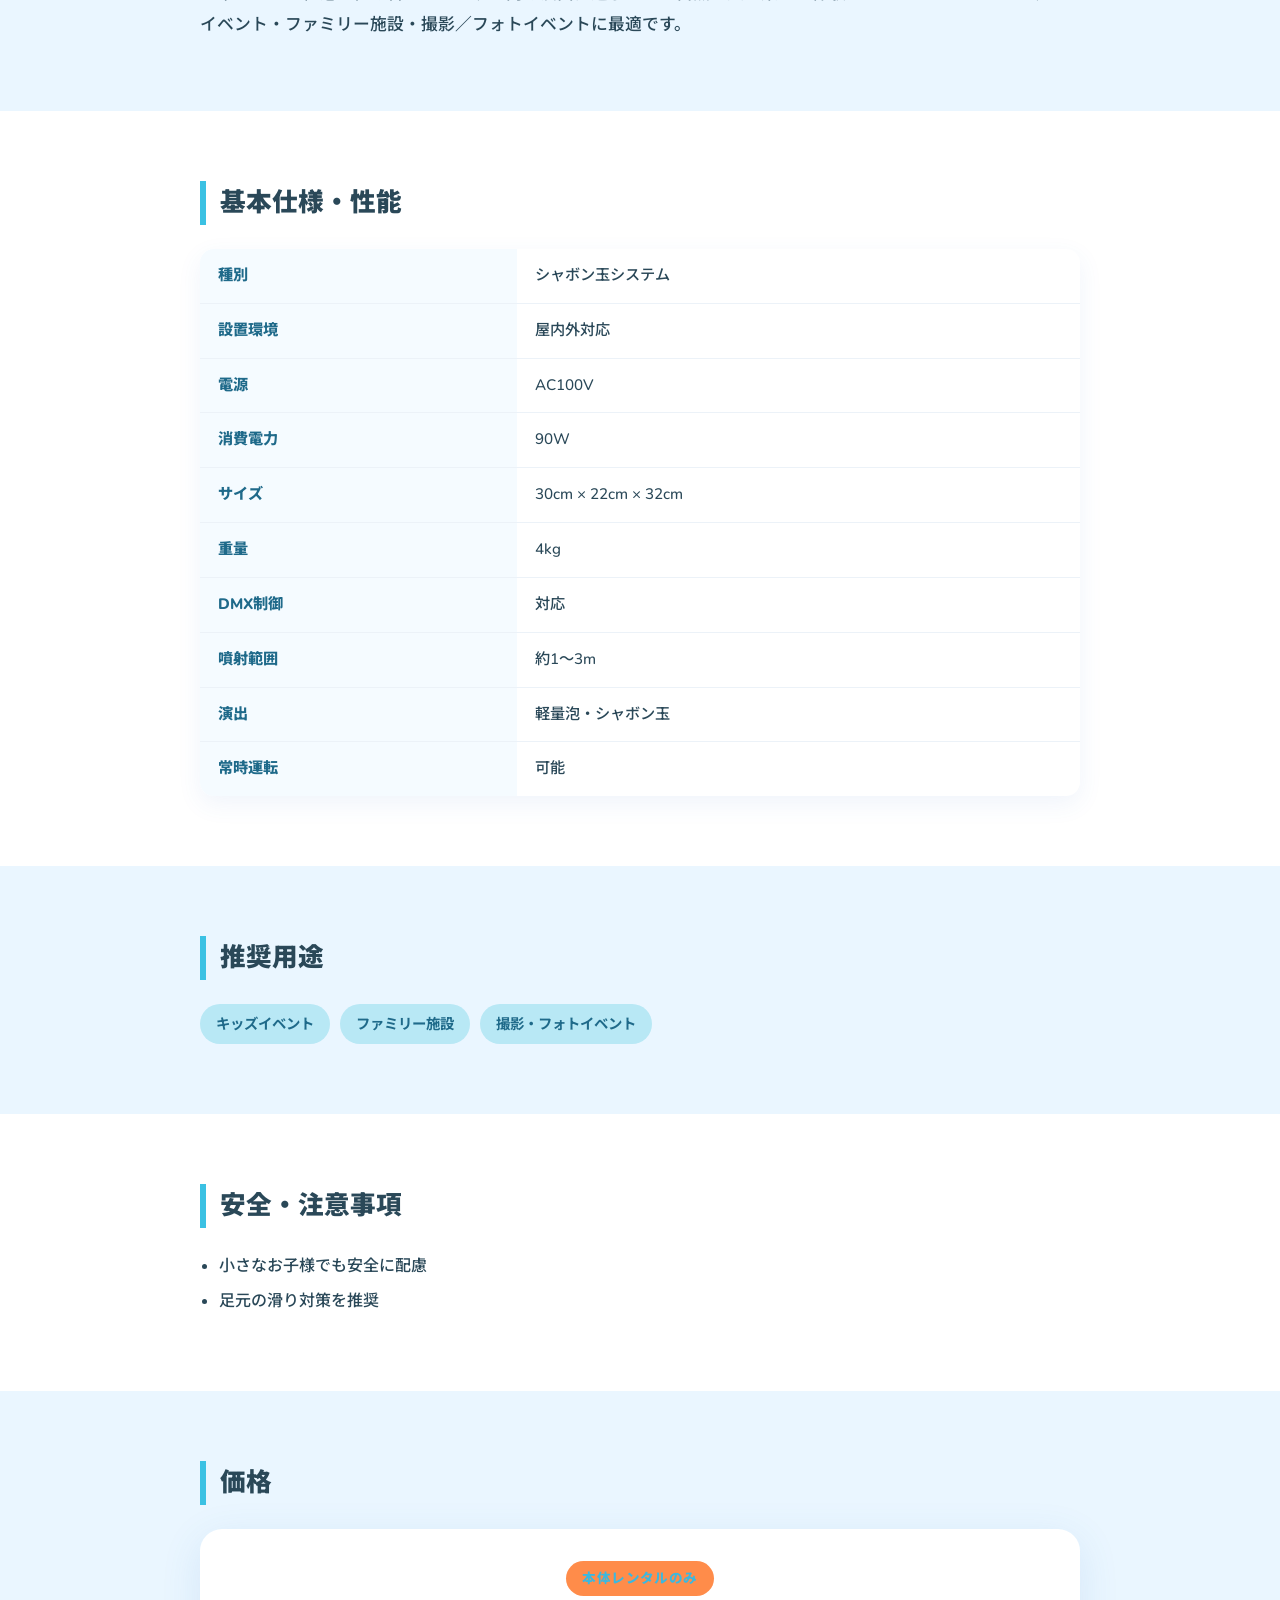
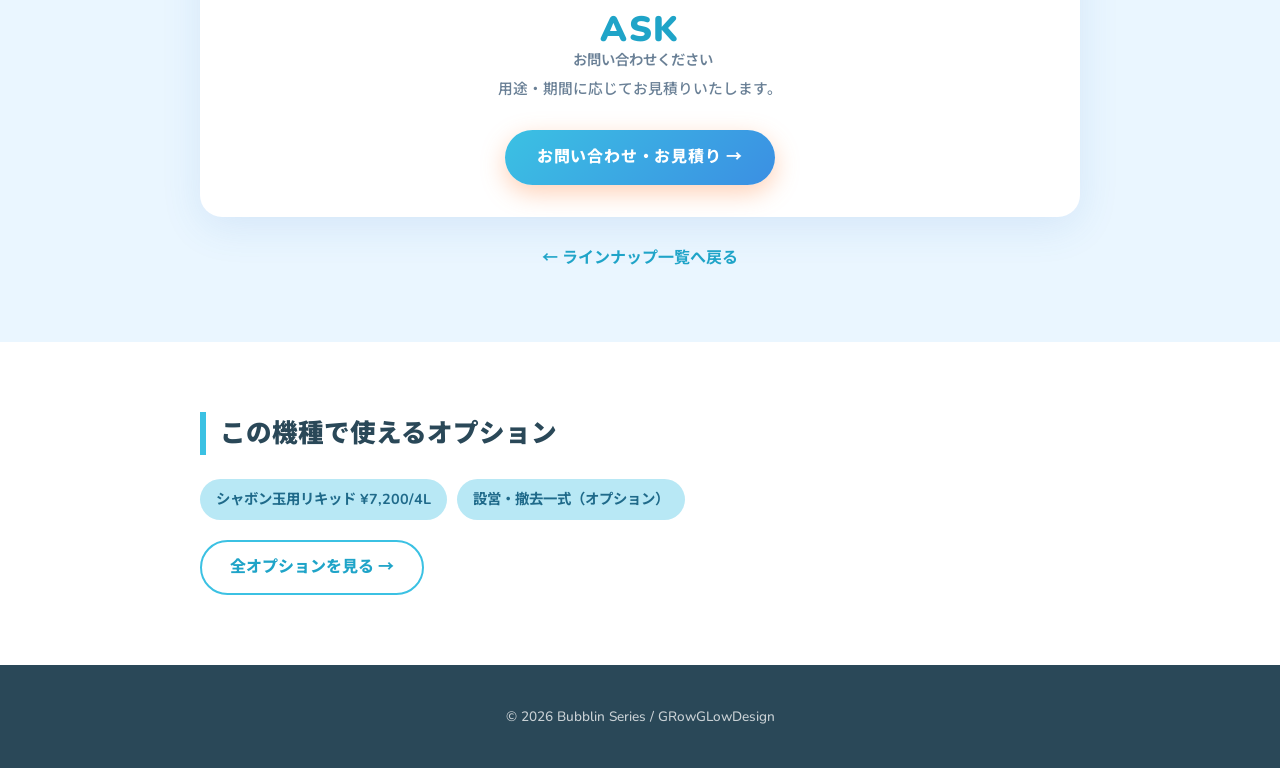
==== commit 217c6550: "Replace mini/magic videos with corrected files, add little video and liquid photo" ====
--- a/little/index.html
+++ b/little/index.html
@@ -35,13 +35,21 @@
 <!-- ======= Hero with video bg ======= -->
 <section class="detail-hero">
   <video class="detail-hero-video" autoplay muted loop playsinline preload="metadata" poster="../assets/images/photos/color-bubblin-little.jpg">
-    <source src="../assets/videos/event-1.mp4" type="video/mp4">
+    <source src="../assets/videos/little.mp4" type="video/mp4">
   </video>
   <div class="detail-hero-overlay"></div>
   <div class="detail-hero-inner">
     <span class="detail-hero-tag">KIDS</span>
     <h1 class="detail-hero-title">カラーバブリン リトル</h1>
     <p class="detail-hero-sub">遊びながら、自然に人が集まる体験型シャボン玉。</p>
+  </div>
+</section>
+
+
+<!-- ======= 外観写真 ======= -->
+<section style="background:#fff;padding:50px 24px 0;">
+  <div style="max-width:880px;margin:0 auto;text-align:center;">
+    <img src="../assets/images/photos/color-bubblin-little.jpg" alt="カラーバブリン リトル 本体外観" style="width:100%;max-width:760px;border-radius:18px;box-shadow:0 14px 40px rgba(60,120,200,0.14);display:block;margin:0 auto;">
   </div>
 </section>
 
@@ -115,17 +123,6 @@
 
 
 
-<!-- ======= 製品ギャラリー ======= -->
-<section class="detail-section" style="background:#fff;">
-  <div class="detail-inner">
-    <h2 class="detail-h2">製品ギャラリー</h2>
-    <div style="display:grid;grid-template-columns:repeat(auto-fit,minmax(240px,1fr));gap:16px;">
-      <figure style="margin:0;background:#fff;border-radius:14px;overflow:hidden;box-shadow:0 8px 24px rgba(60,120,200,0.10);"><img src="../assets/images/photos/color-bubblin-little.jpg" alt="little 本体外観" style="width:100%;height:240px;object-fit:cover;display:block;"><figcaption style="padding:10px 14px;font-size:0.88rem;color:#6a8096;">本体外観</figcaption></figure>
-      <figure style="margin:0;background:#fff;border-radius:14px;overflow:hidden;box-shadow:0 8px 24px rgba(60,120,200,0.10);"><img src="../assets/images/photos/IMG_6449.jpg" alt="little 稼働シーン" style="width:100%;height:240px;object-fit:cover;display:block;"><figcaption style="padding:10px 14px;font-size:0.88rem;color:#6a8096;">稼働シーン</figcaption></figure>
-    </div>
-  </div>
-</section>
-
 <!-- ======= 関連オプション ======= -->
 <section class="detail-section" style="background:#fff;">
   <div class="detail-inner">
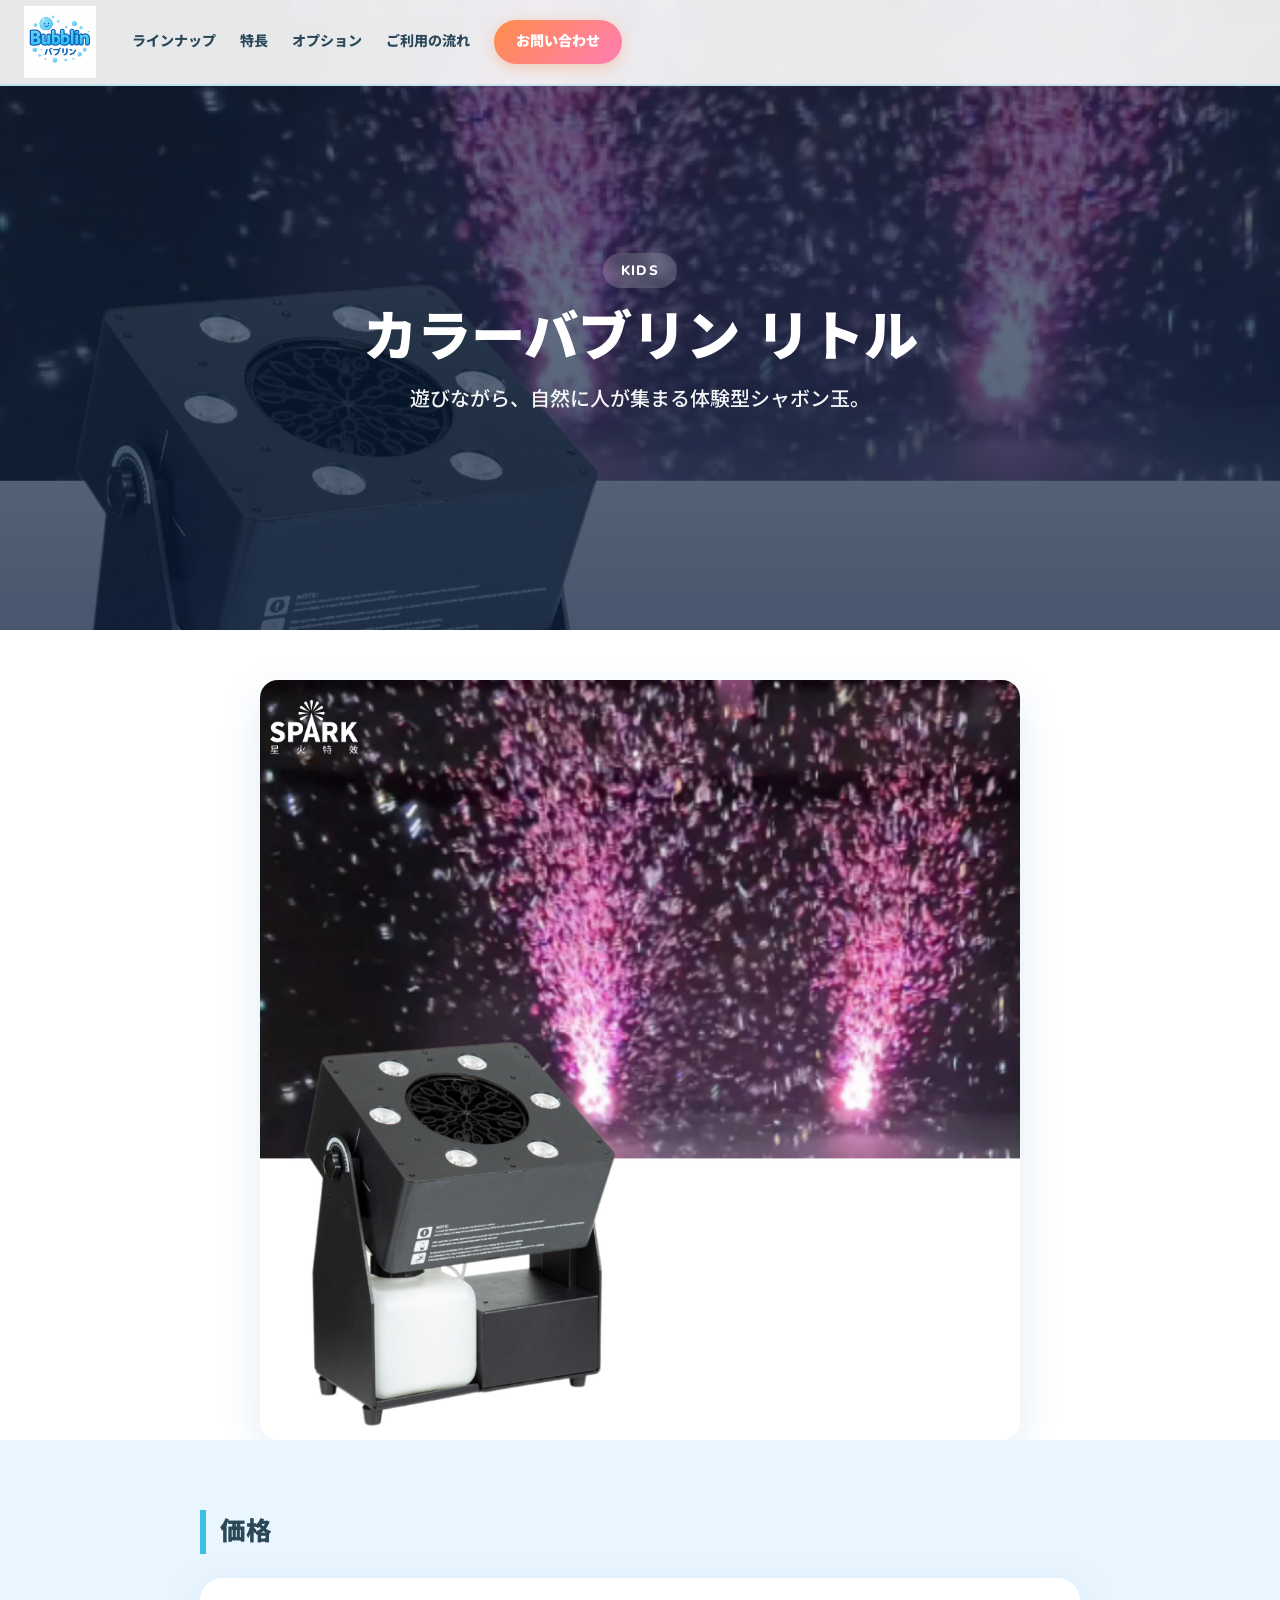
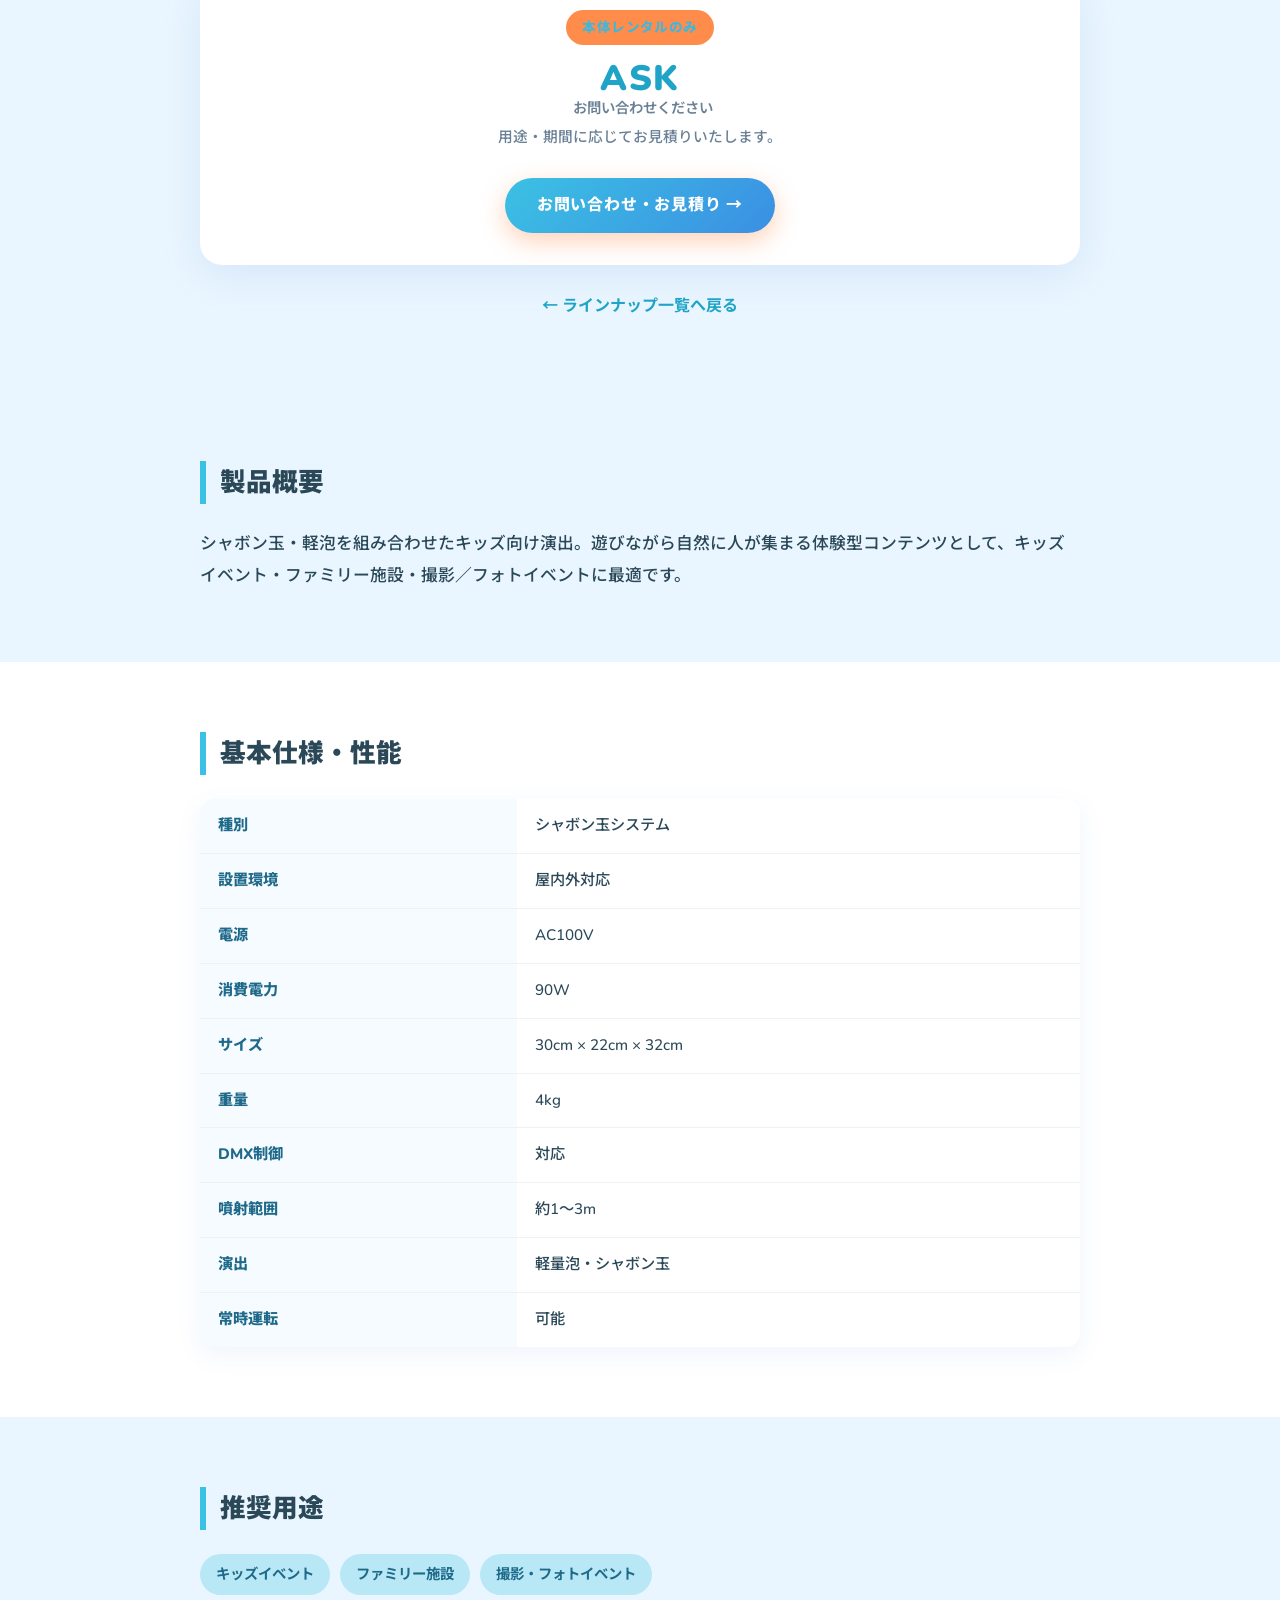
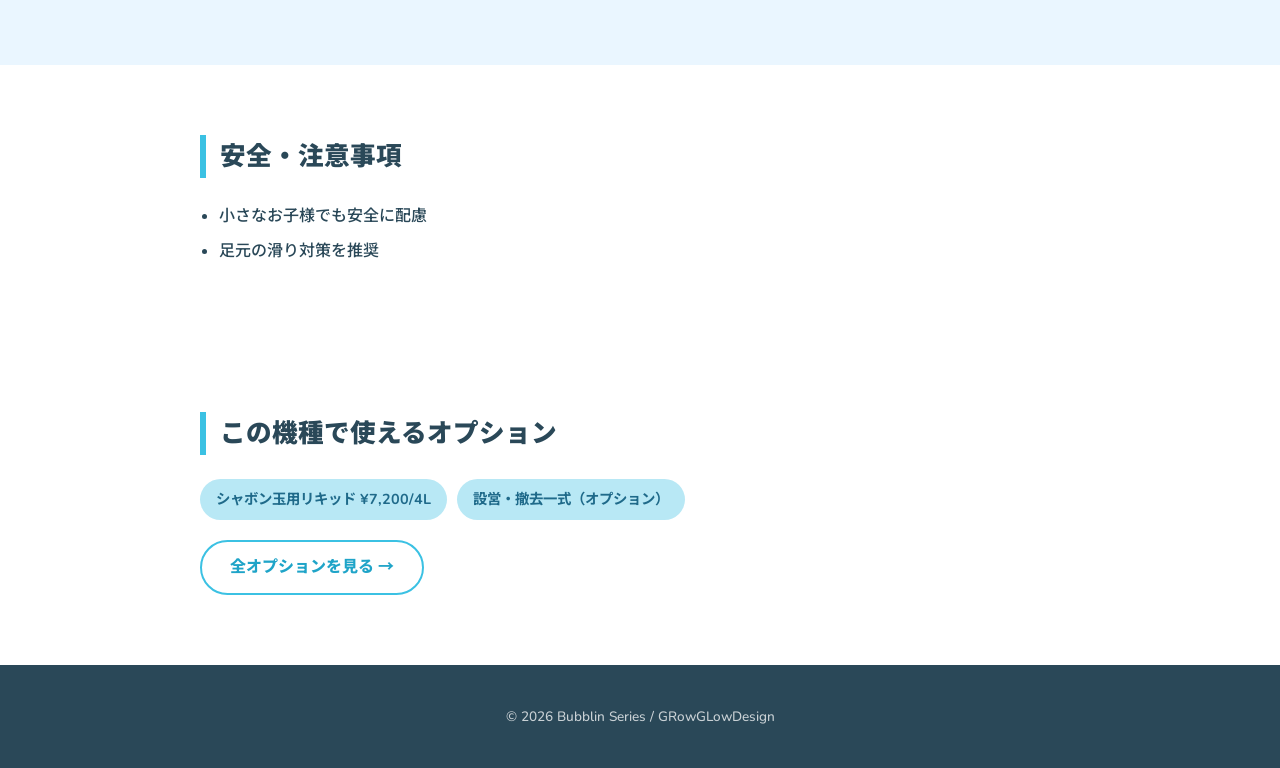
==== commit 272e201a: "Move price section above product overview in all detail pages" ====
--- a/little/index.html
+++ b/little/index.html
@@ -53,6 +53,22 @@
   </div>
 </section>
 
+<!-- ======= 価格 ======= -->
+<section class="detail-section" style="background:#eaf6ff;">
+  <div class="detail-inner">
+    <h2 class="detail-h2">価格</h2>
+    <div class="detail-price-card">
+      <div class="price-tag tag-rental" style="display:inline-block;padding:6px 16px;background:#ff8c4a;color:#fff;border-radius:999px;font-weight:800;font-size:0.85rem;">本体レンタルのみ</div>
+            <p class="price-amount price-ask">ASK<small>お問い合わせください</small></p>
+            <p style="margin-top:8px;color:#6a8096;font-size:0.92rem;">用途・期間に応じてお見積りいたします。</p>
+      <div class="detail-cta">
+        <a href="../index.html#contact" class="btn-primary" style="display:inline-block;padding:14px 32px;background:linear-gradient(135deg,#3bc1e3,#3b8fe3);color:#fff;border-radius:999px;text-decoration:none;font-weight:800;letter-spacing:0.05em;">お問い合わせ・お見積り →</a>
+      </div>
+    </div>
+    <div style="text-align:center;"><a href="../index.html#machines" class="detail-back">← ラインナップ一覧へ戻る</a></div>
+  </div>
+</section>
+
 <!-- ======= 製品概要 ======= -->
 <section class="detail-section" style="background:#eaf6ff;">
   <div class="detail-inner">
@@ -105,22 +121,6 @@
   </div>
 </section>
 
-<!-- ======= 価格 ======= -->
-<section class="detail-section" style="background:#eaf6ff;">
-  <div class="detail-inner">
-    <h2 class="detail-h2">価格</h2>
-    <div class="detail-price-card">
-      <div class="price-tag tag-rental" style="display:inline-block;padding:6px 16px;background:#ff8c4a;color:#fff;border-radius:999px;font-weight:800;font-size:0.85rem;">本体レンタルのみ</div>
-            <p class="price-amount price-ask">ASK<small>お問い合わせください</small></p>
-            <p style="margin-top:8px;color:#6a8096;font-size:0.92rem;">用途・期間に応じてお見積りいたします。</p>
-      <div class="detail-cta">
-        <a href="../index.html#contact" class="btn-primary" style="display:inline-block;padding:14px 32px;background:linear-gradient(135deg,#3bc1e3,#3b8fe3);color:#fff;border-radius:999px;text-decoration:none;font-weight:800;letter-spacing:0.05em;">お問い合わせ・お見積り →</a>
-      </div>
-    </div>
-    <div style="text-align:center;"><a href="../index.html#machines" class="detail-back">← ラインナップ一覧へ戻る</a></div>
-  </div>
-</section>
-
 
 
 <!-- ======= 関連オプション ======= -->
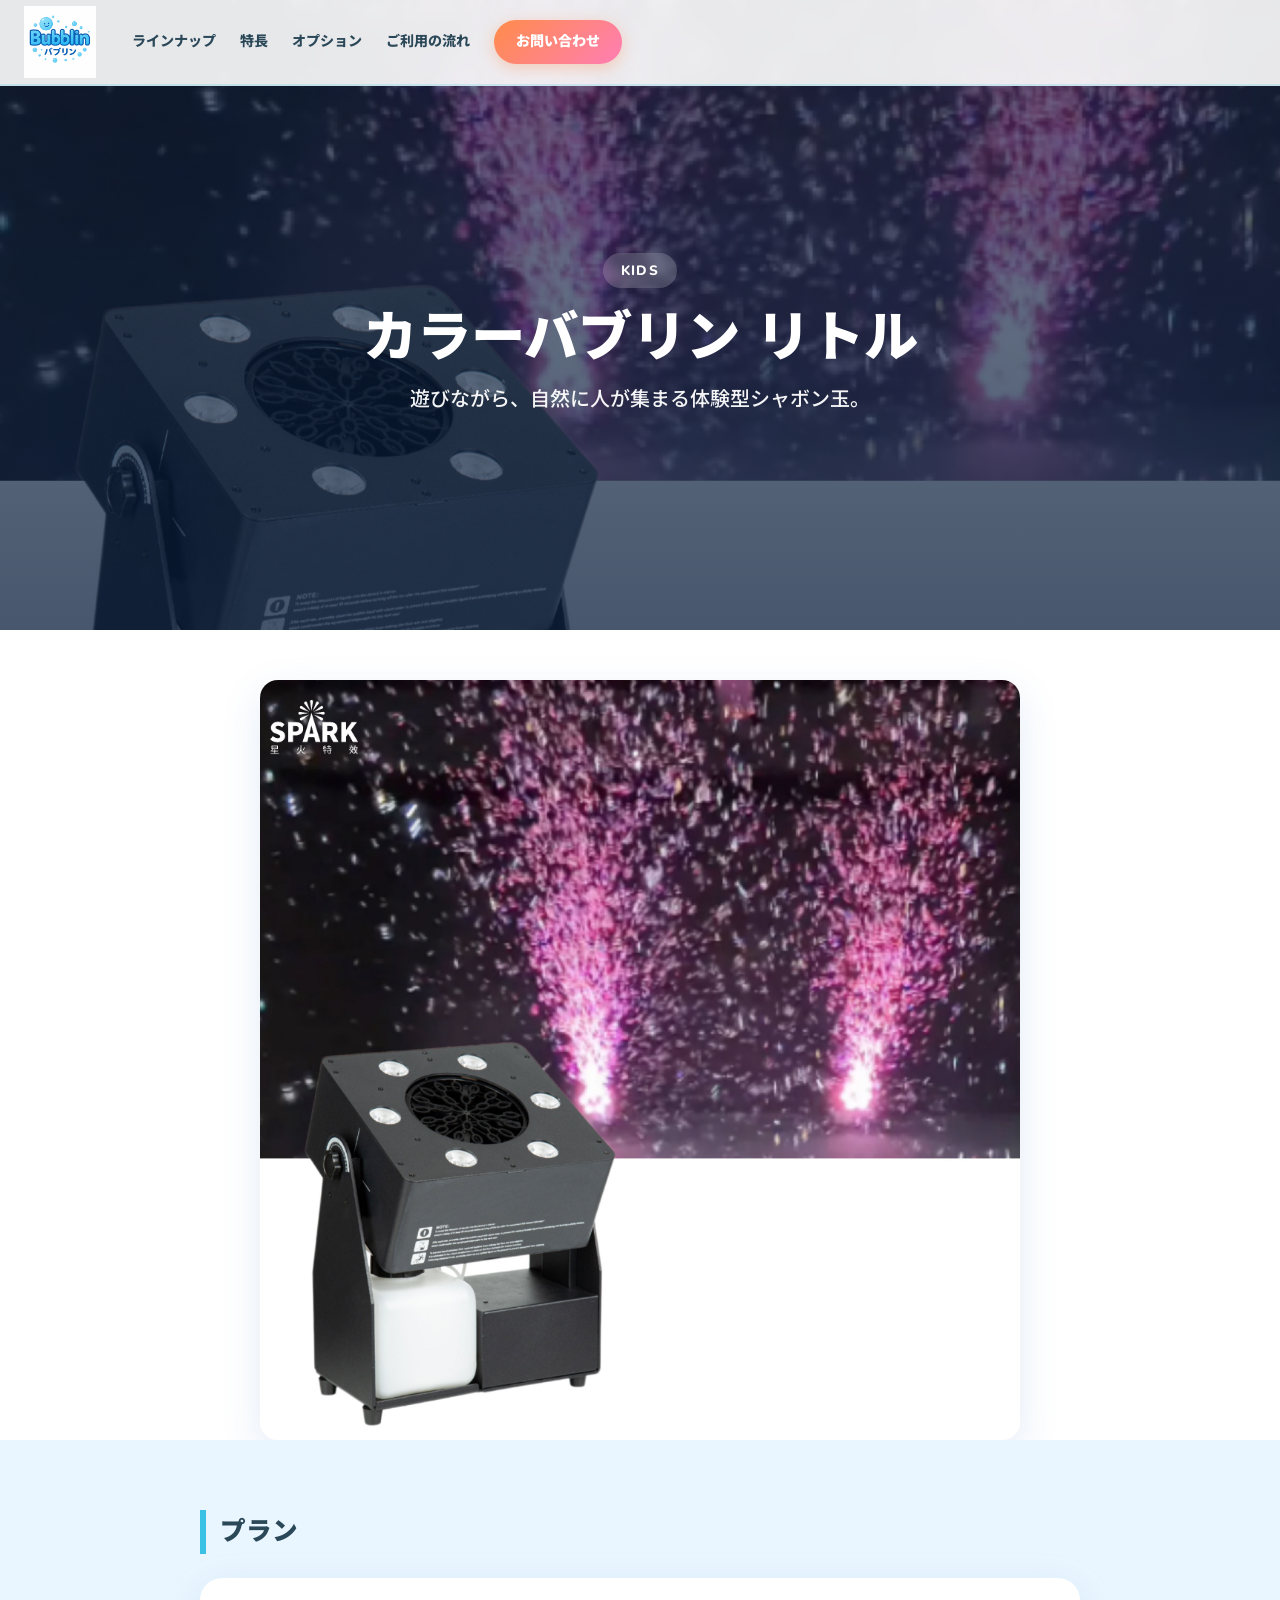
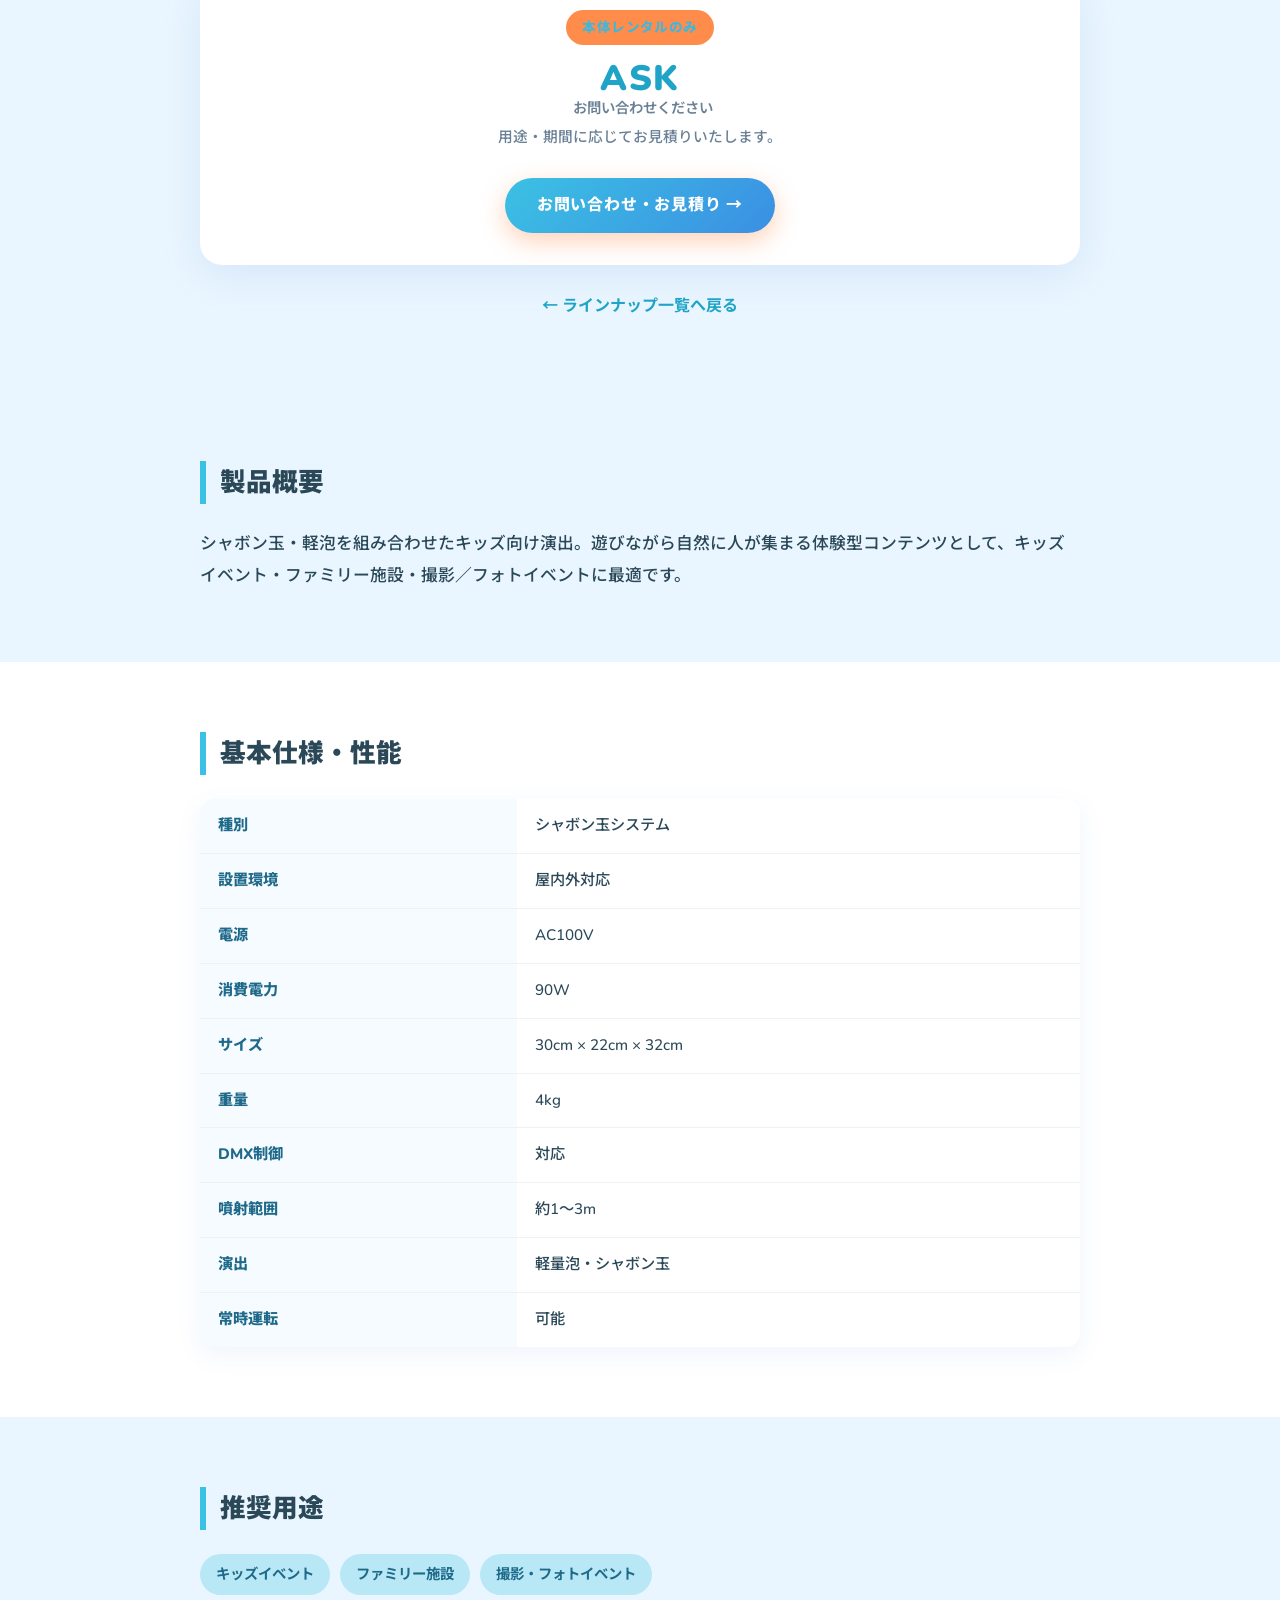
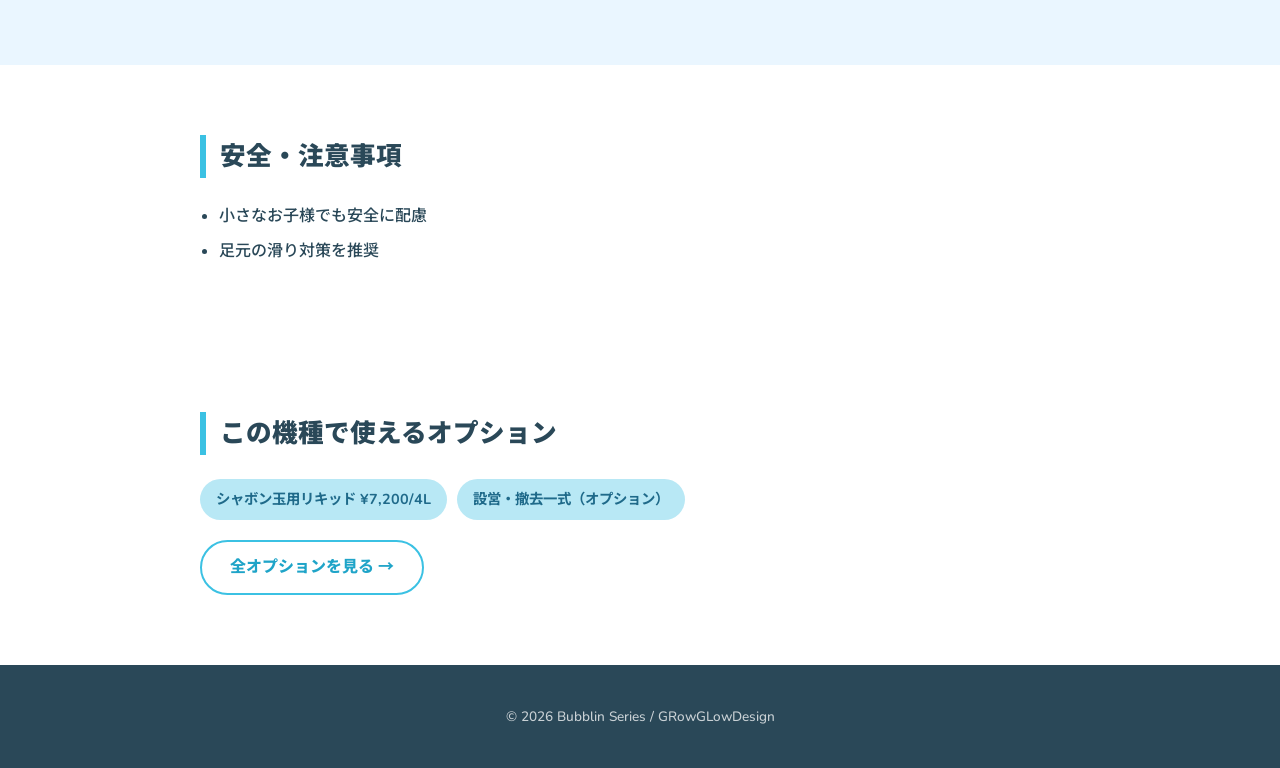
==== commit f8d5d588: "Rename 価格 to プラン in detail pages" ====
--- a/little/index.html
+++ b/little/index.html
@@ -53,10 +53,10 @@
   </div>
 </section>
 
-<!-- ======= 価格 ======= -->
+<!-- ======= プラン ======= -->
 <section class="detail-section" style="background:#eaf6ff;">
   <div class="detail-inner">
-    <h2 class="detail-h2">価格</h2>
+    <h2 class="detail-h2">プラン</h2>
     <div class="detail-price-card">
       <div class="price-tag tag-rental" style="display:inline-block;padding:6px 16px;background:#ff8c4a;color:#fff;border-radius:999px;font-weight:800;font-size:0.85rem;">本体レンタルのみ</div>
             <p class="price-amount price-ask">ASK<small>お問い合わせください</small></p>
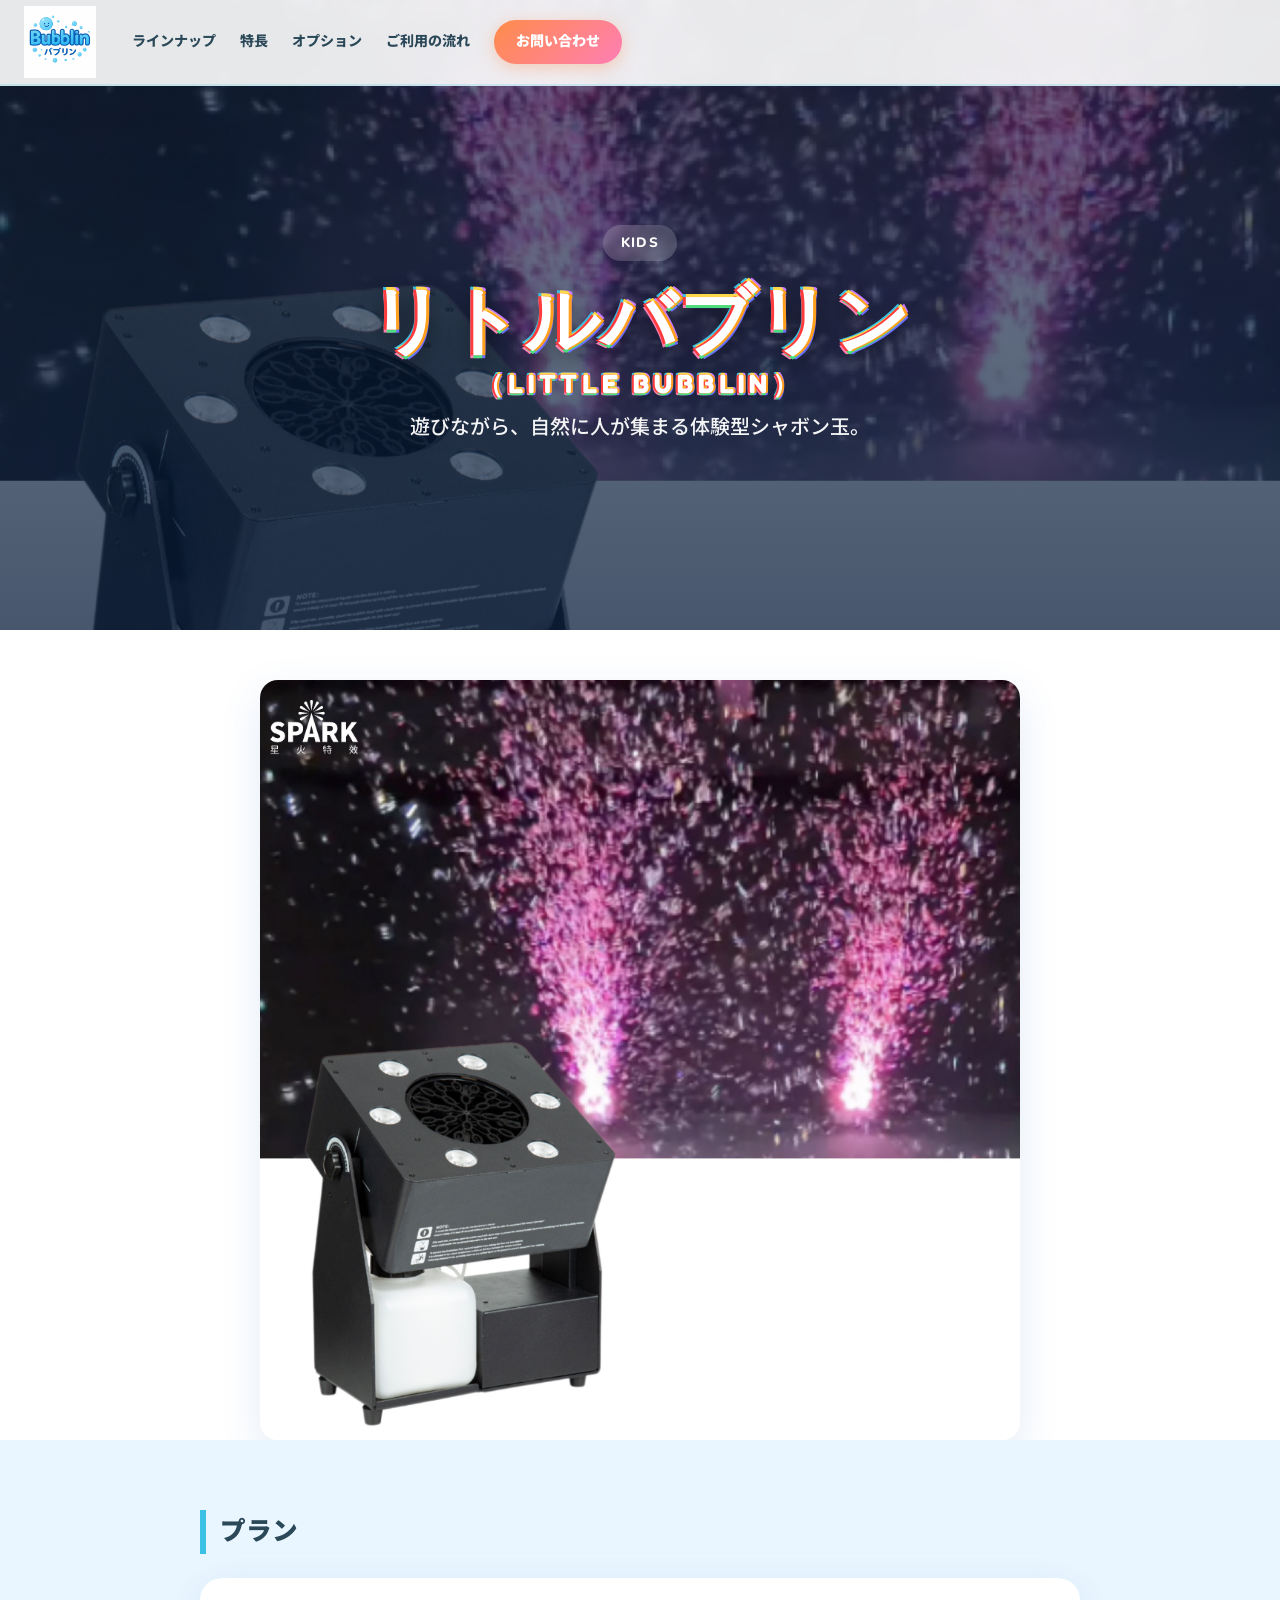
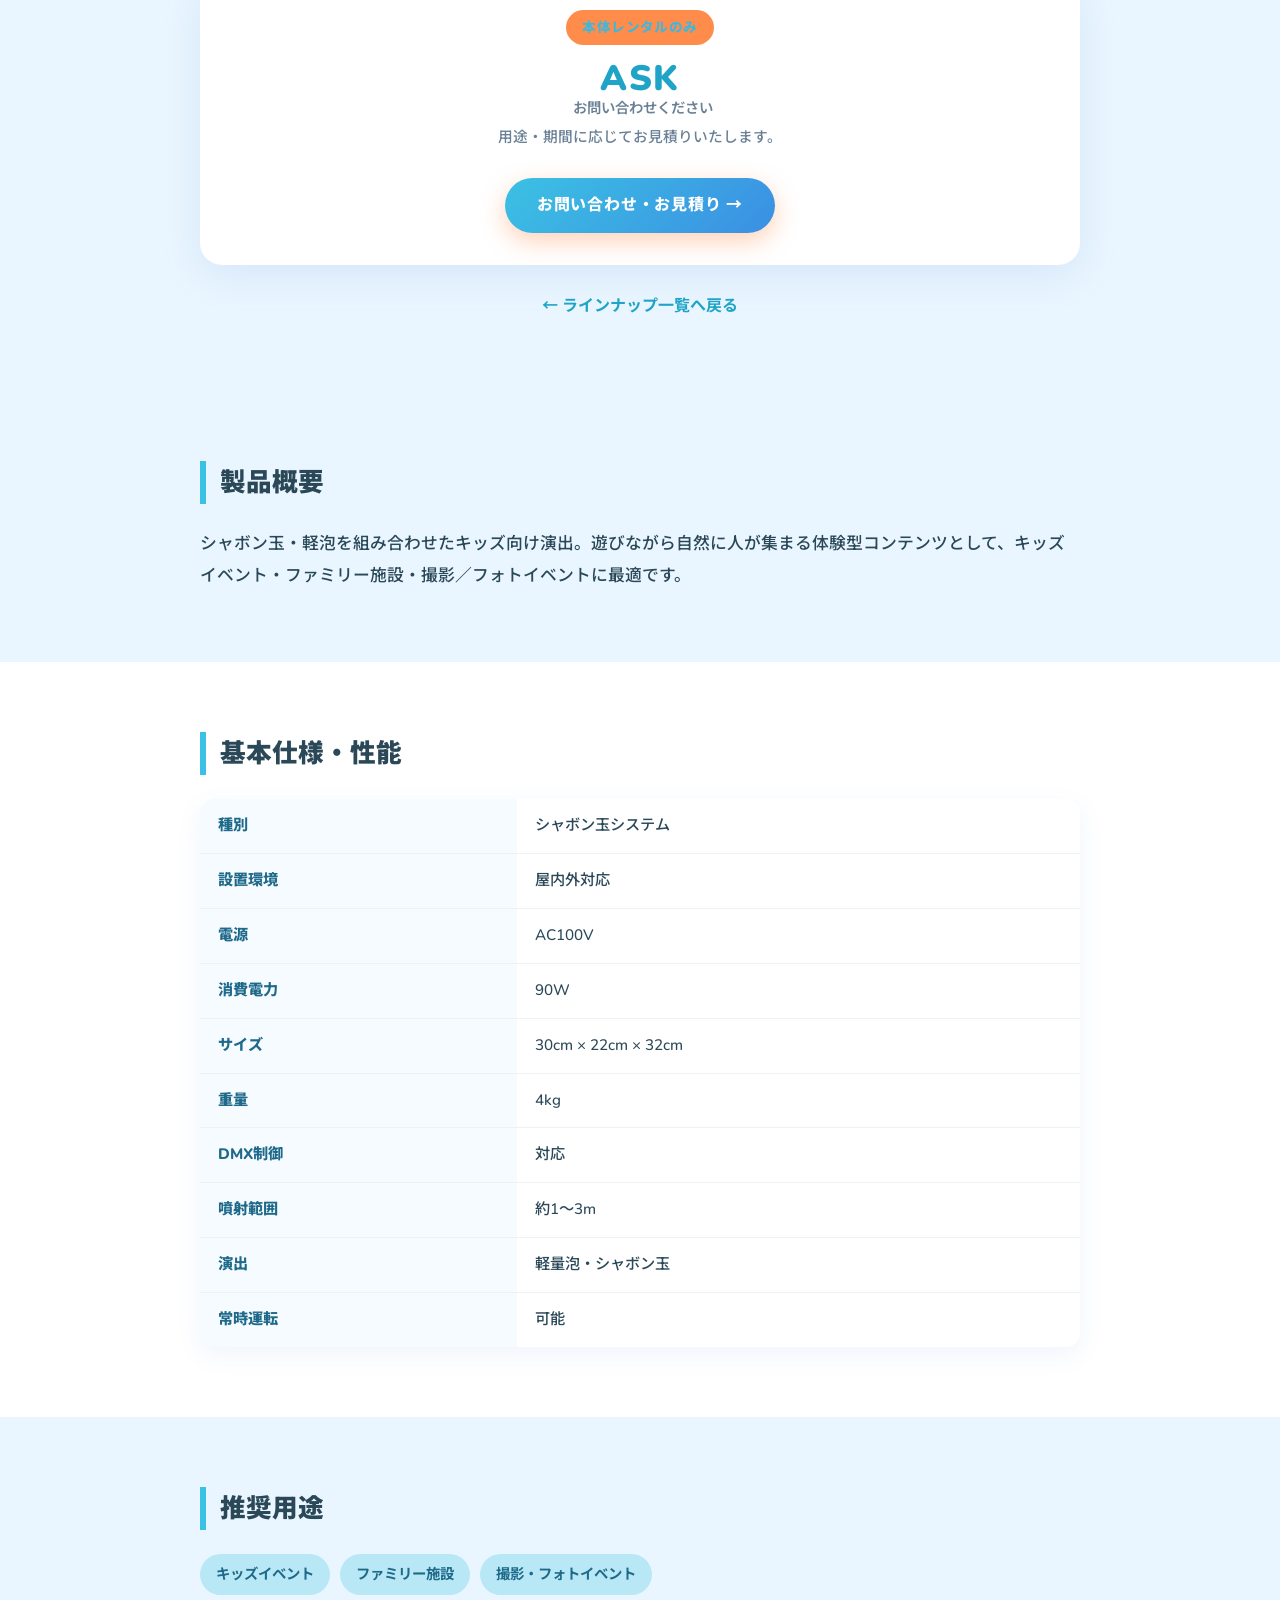
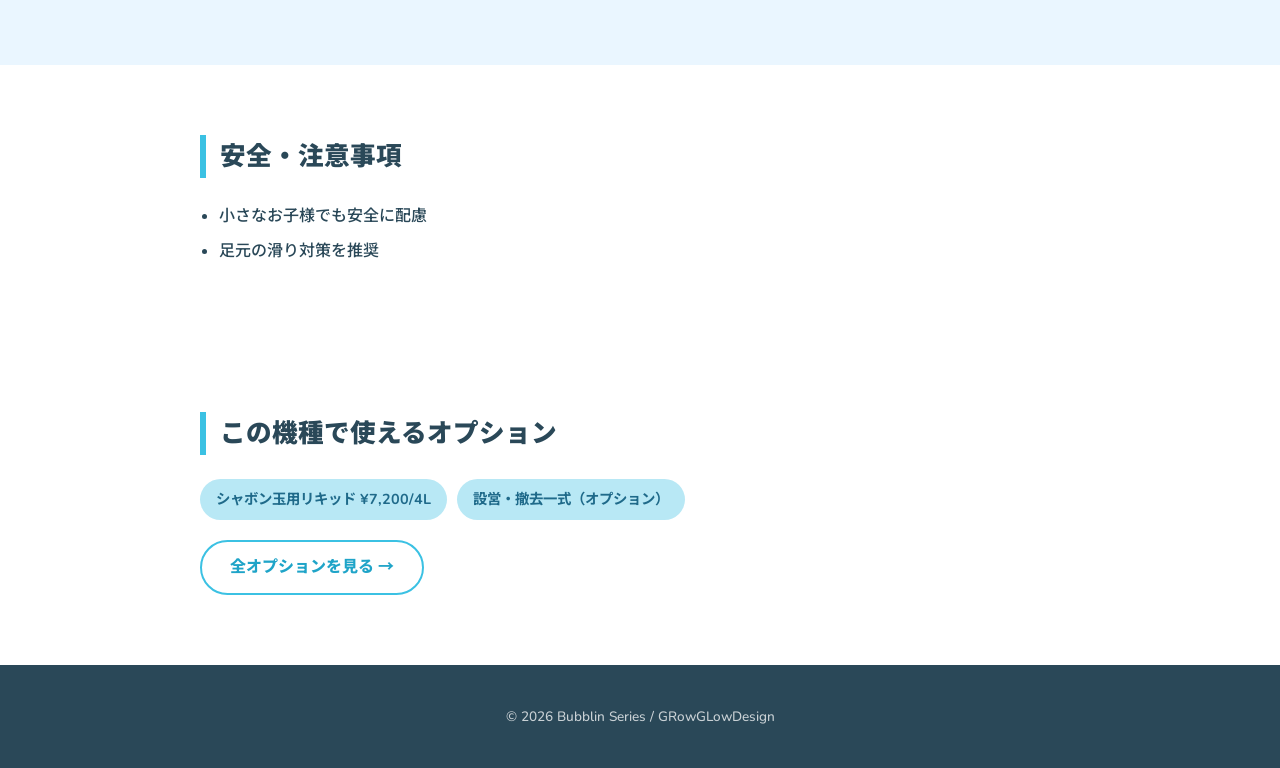
==== commit 331a3a18: "Rename カラーバブリンリトル → リトルバブリン (LITTLE BUBBLIN)" ====
--- a/little/index.html
+++ b/little/index.html
@@ -3,12 +3,12 @@
 <head>
 <meta charset="UTF-8">
 <meta name="viewport" content="width=device-width, initial-scale=1.0">
-<title>カラーバブリン リトル（KIDS）｜シャボン玉マシン｜バブリンシリーズ</title>
+<title>リトルバブリン（KIDS）｜シャボン玉マシン｜バブリンシリーズ</title>
 <meta name="description" content="シャボン玉・軽泡を組み合わせたキッズ向け演出。遊びながら自然に人が集まる体験型コンテンツ。">
 <link rel="canonical" href="https://grow-glow.net/bubblin/little/">
 <meta property="og:type" content="article">
 <meta property="og:url" content="https://grow-glow.net/bubblin/little/">
-<meta property="og:title" content="カラーバブリン リトル（KIDS）｜シャボン玉マシン｜バブリンシリーズ">
+<meta property="og:title" content="リトルバブリン（KIDS）｜シャボン玉マシン｜バブリンシリーズ">
 <meta property="og:description" content="シャボン玉・軽泡を組み合わせたキッズ向け演出。遊びながら自然に人が集まる体験型コンテンツ。">
 <meta property="og:image" content="https://grow-glow.net/bubblin/assets/images/photos/color-bubblin-little.jpg">
 <meta property="og:locale" content="ja_JP">
@@ -40,7 +40,7 @@
   <div class="detail-hero-overlay"></div>
   <div class="detail-hero-inner">
     <span class="detail-hero-tag">KIDS</span>
-    <h1 class="detail-hero-title">カラーバブリン リトル</h1>
+    <h1 class="detail-hero-title" style="font-family:'Fredoka One','Nunito',sans-serif;font-size:clamp(2.6rem,7vw,4.6rem);letter-spacing:0.02em;line-height:1.1;color:#fff;text-shadow:-3px 0 #ff3b3b, 3px 0 #ff9f1c, 0 -3px #ffd84a, 0 3px #4ade80, -3px -3px #3bc1e3, 3px 3px #6e6dff, -3px 3px #ff7eb4, 3px -3px #c87aff, 0 8px 22px rgba(0,0,0,0.5);">リトルバブリン<span style="display:block;font-size:0.36em;letter-spacing:0.18em;margin-top:10px;color:#fff;text-shadow:-2px 0 #ff3b3b, 2px 0 #ff9f1c, 0 -2px #ffd84a, 0 2px #4ade80, -2px -2px #3bc1e3, 2px 2px #6e6dff, -2px 2px #ff7eb4, 2px -2px #c87aff;">（LITTLE BUBBLIN）</span></h1>
     <p class="detail-hero-sub">遊びながら、自然に人が集まる体験型シャボン玉。</p>
   </div>
 </section>
@@ -49,7 +49,7 @@
 <!-- ======= 外観写真 ======= -->
 <section style="background:#fff;padding:50px 24px 0;">
   <div style="max-width:880px;margin:0 auto;text-align:center;">
-    <img src="../assets/images/photos/color-bubblin-little.jpg" alt="カラーバブリン リトル 本体外観" style="width:100%;max-width:760px;border-radius:18px;box-shadow:0 14px 40px rgba(60,120,200,0.14);display:block;margin:0 auto;">
+    <img src="../assets/images/photos/color-bubblin-little.jpg" alt="リトルバブリン 本体外観" style="width:100%;max-width:760px;border-radius:18px;box-shadow:0 14px 40px rgba(60,120,200,0.14);display:block;margin:0 auto;">
   </div>
 </section>
 
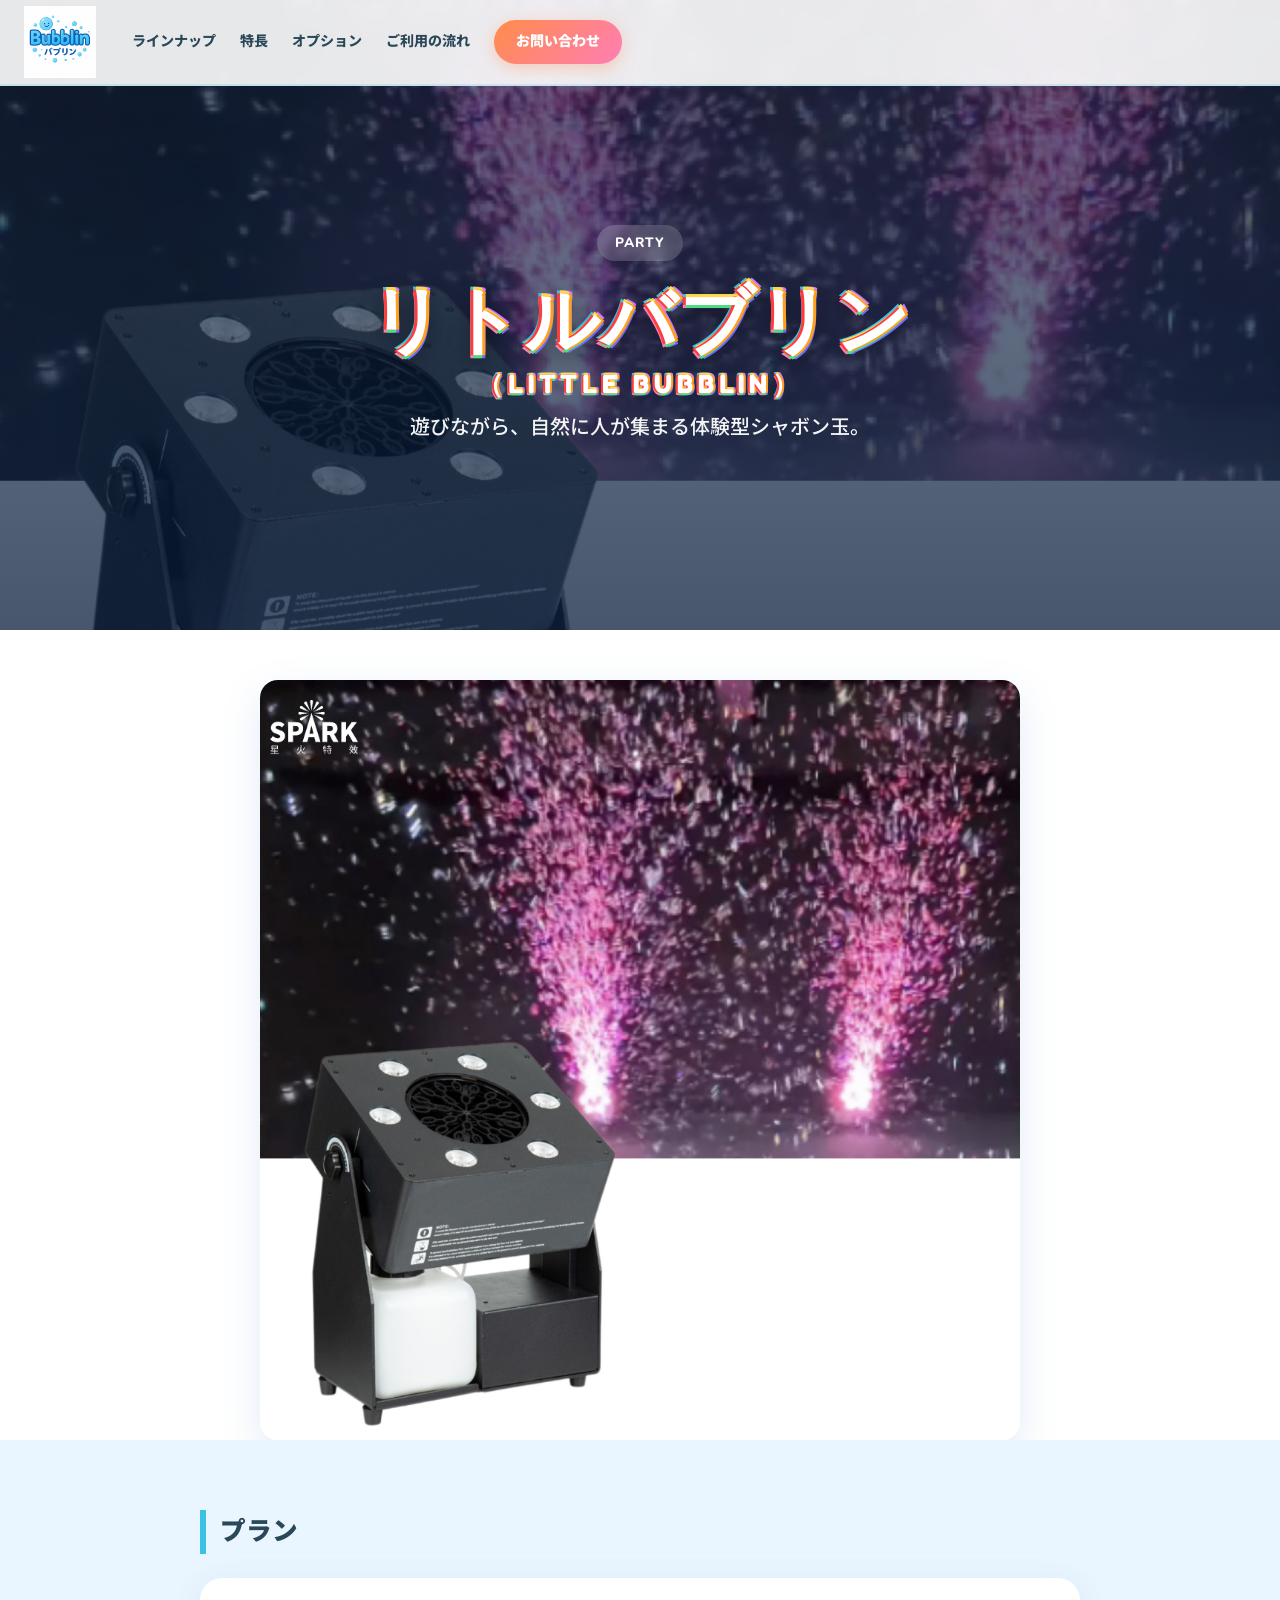
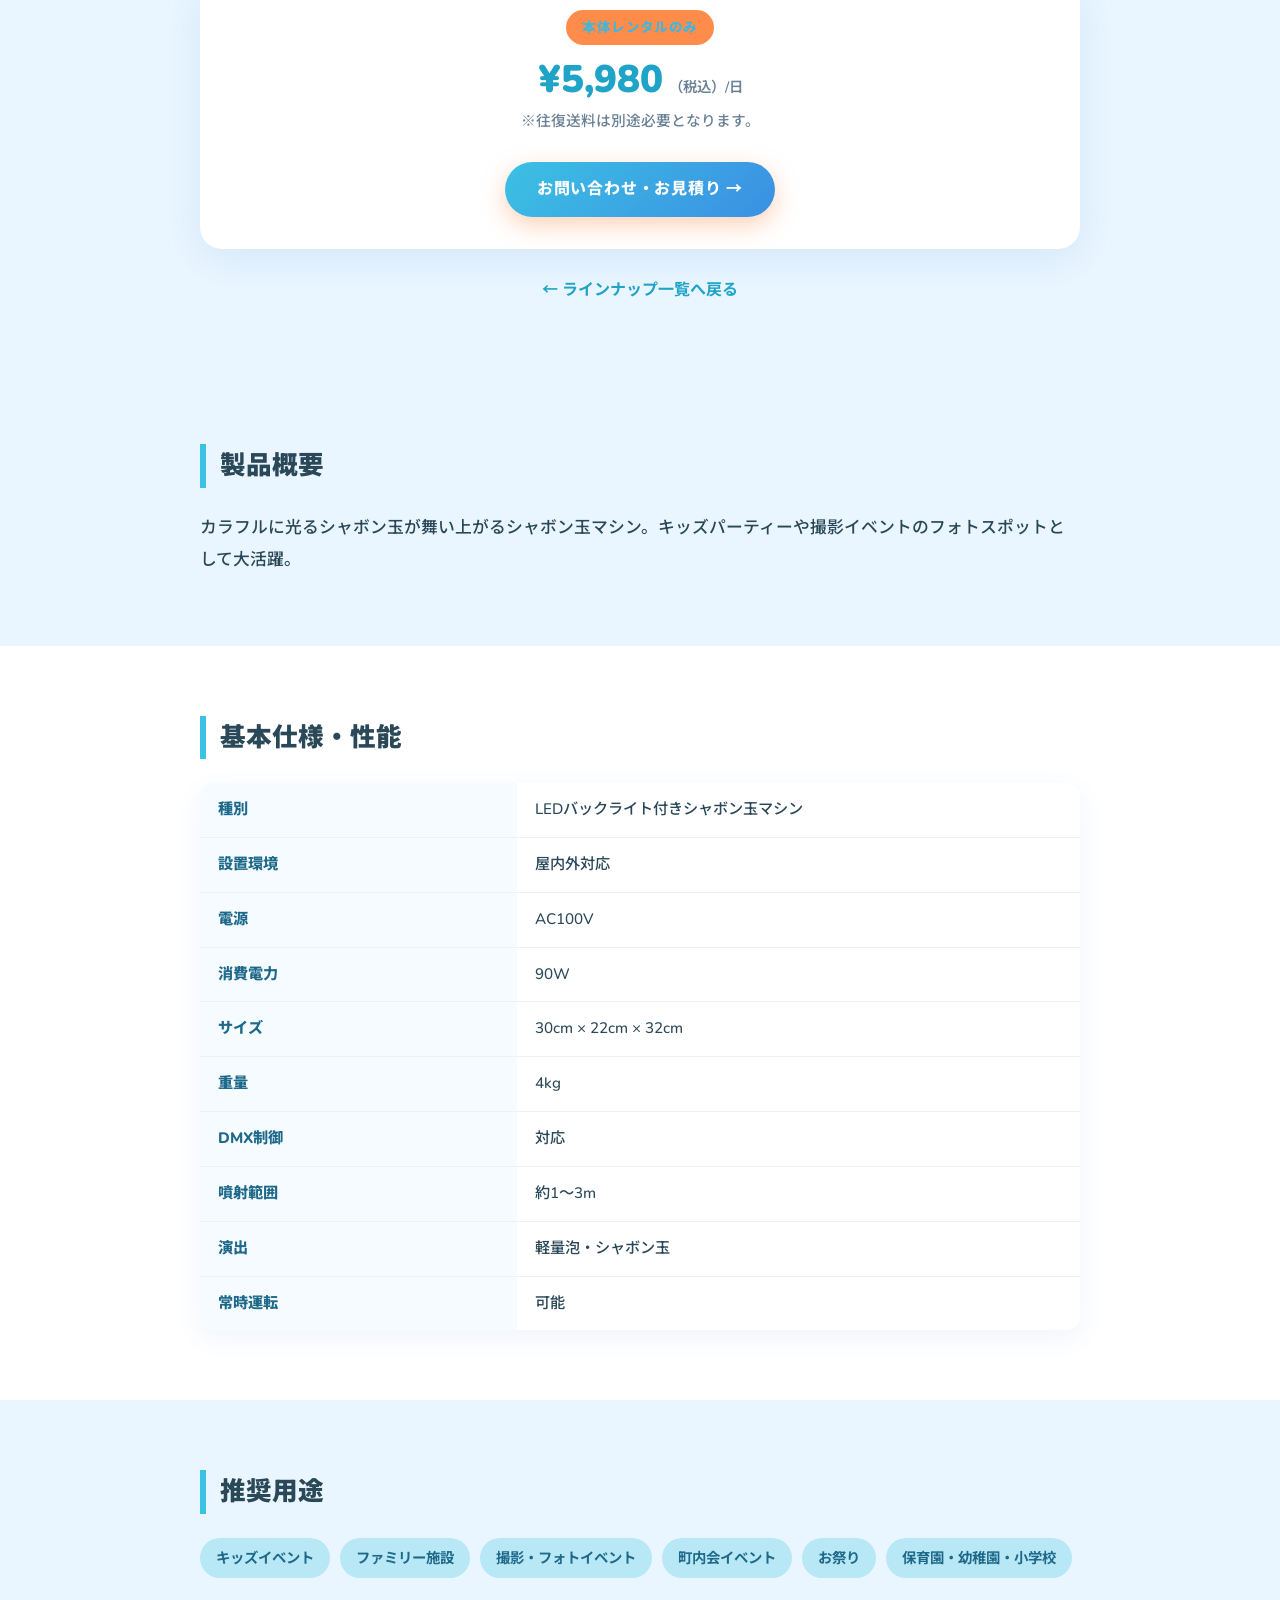
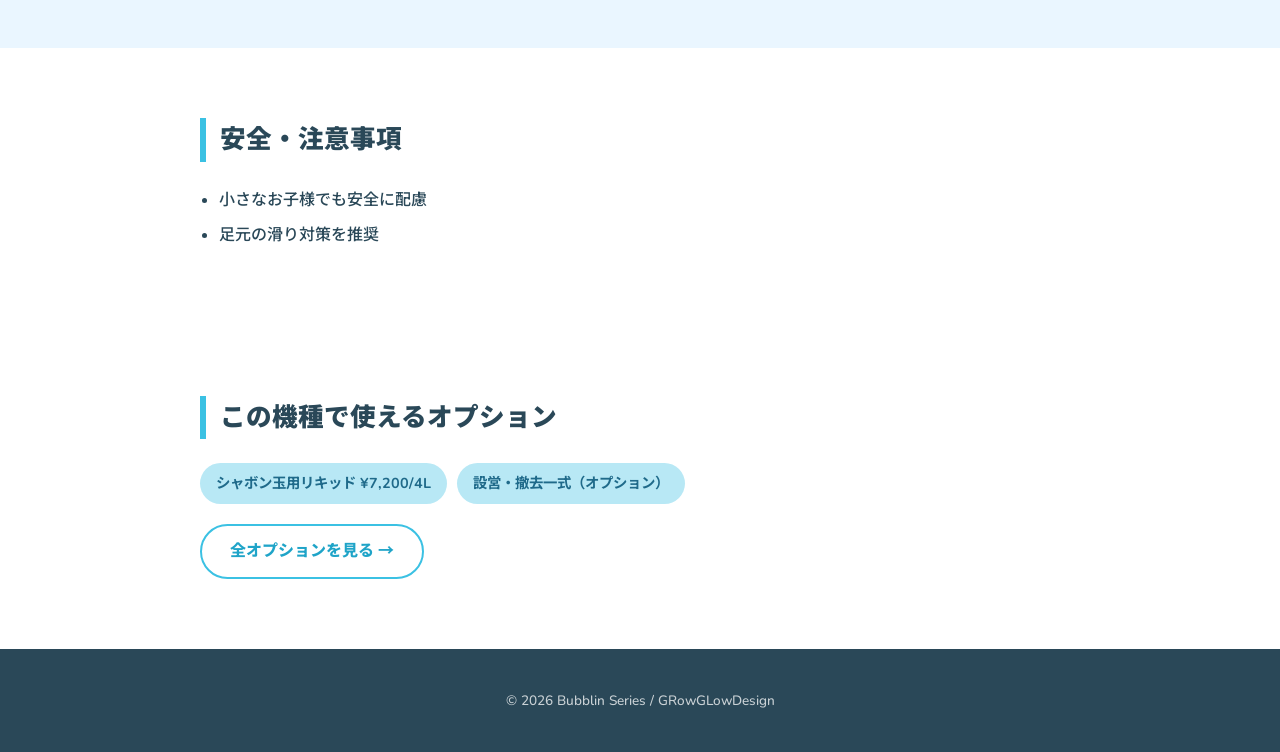
==== commit 8bf9964a: "Update categories, descriptions, prices, and add options page video - Rename machine tags: STANDARD→" ====
--- a/little/index.html
+++ b/little/index.html
@@ -39,7 +39,7 @@
   </video>
   <div class="detail-hero-overlay"></div>
   <div class="detail-hero-inner">
-    <span class="detail-hero-tag">KIDS</span>
+    <span class="detail-hero-tag">PARTY</span>
     <h1 class="detail-hero-title" style="font-family:'Fredoka One','Nunito',sans-serif;font-size:clamp(2.6rem,7vw,4.6rem);letter-spacing:0.02em;line-height:1.1;color:#fff;text-shadow:-3px 0 #ff3b3b, 3px 0 #ff9f1c, 0 -3px #ffd84a, 0 3px #4ade80, -3px -3px #3bc1e3, 3px 3px #6e6dff, -3px 3px #ff7eb4, 3px -3px #c87aff, 0 8px 22px rgba(0,0,0,0.5);">リトルバブリン<span style="display:block;font-size:0.36em;letter-spacing:0.18em;margin-top:10px;color:#fff;text-shadow:-2px 0 #ff3b3b, 2px 0 #ff9f1c, 0 -2px #ffd84a, 0 2px #4ade80, -2px -2px #3bc1e3, 2px 2px #6e6dff, -2px 2px #ff7eb4, 2px -2px #c87aff;">（LITTLE BUBBLIN）</span></h1>
     <p class="detail-hero-sub">遊びながら、自然に人が集まる体験型シャボン玉。</p>
   </div>
@@ -59,8 +59,8 @@
     <h2 class="detail-h2">プラン</h2>
     <div class="detail-price-card">
       <div class="price-tag tag-rental" style="display:inline-block;padding:6px 16px;background:#ff8c4a;color:#fff;border-radius:999px;font-weight:800;font-size:0.85rem;">本体レンタルのみ</div>
-            <p class="price-amount price-ask">ASK<small>お問い合わせください</small></p>
-            <p style="margin-top:8px;color:#6a8096;font-size:0.92rem;">用途・期間に応じてお見積りいたします。</p>
+            <p class="price-amount">¥5,980<small>（税込）/日</small></p>
+            <p style="margin-top:8px;color:#6a8096;font-size:0.92rem;">※往復送料は別途必要となります。</p>
       <div class="detail-cta">
         <a href="../index.html#contact" class="btn-primary" style="display:inline-block;padding:14px 32px;background:linear-gradient(135deg,#3bc1e3,#3b8fe3);color:#fff;border-radius:999px;text-decoration:none;font-weight:800;letter-spacing:0.05em;">お問い合わせ・お見積り →</a>
       </div>
@@ -73,7 +73,7 @@
 <section class="detail-section" style="background:#eaf6ff;">
   <div class="detail-inner">
     <h2 class="detail-h2">製品概要</h2>
-    <p class="detail-lead">シャボン玉・軽泡を組み合わせたキッズ向け演出。遊びながら自然に人が集まる体験型コンテンツとして、キッズイベント・ファミリー施設・撮影／フォトイベントに最適です。</p>
+    <p class="detail-lead">カラフルに光るシャボン玉が舞い上がるシャボン玉マシン。キッズパーティーや撮影イベントのフォトスポットとして大活躍。</p>
   </div>
 </section>
 
@@ -83,7 +83,7 @@
     <h2 class="detail-h2">基本仕様・性能</h2>
     <table class="spec-table">
       <tbody>
-        <tr><th>種別</th><td>シャボン玉システム</td></tr>
+        <tr><th>種別</th><td>LEDバックライト付きシャボン玉マシン</td></tr>
         <tr><th>設置環境</th><td>屋内外対応</td></tr>
         <tr><th>電源</th><td>AC100V</td></tr>
         <tr><th>消費電力</th><td>90W</td></tr>
@@ -106,6 +106,9 @@
       <li>キッズイベント</li>
       <li>ファミリー施設</li>
       <li>撮影・フォトイベント</li>
+      <li>町内会イベント</li>
+      <li>お祭り</li>
+      <li>保育園・幼稚園・小学校</li>
     </ul>
   </div>
 </section>
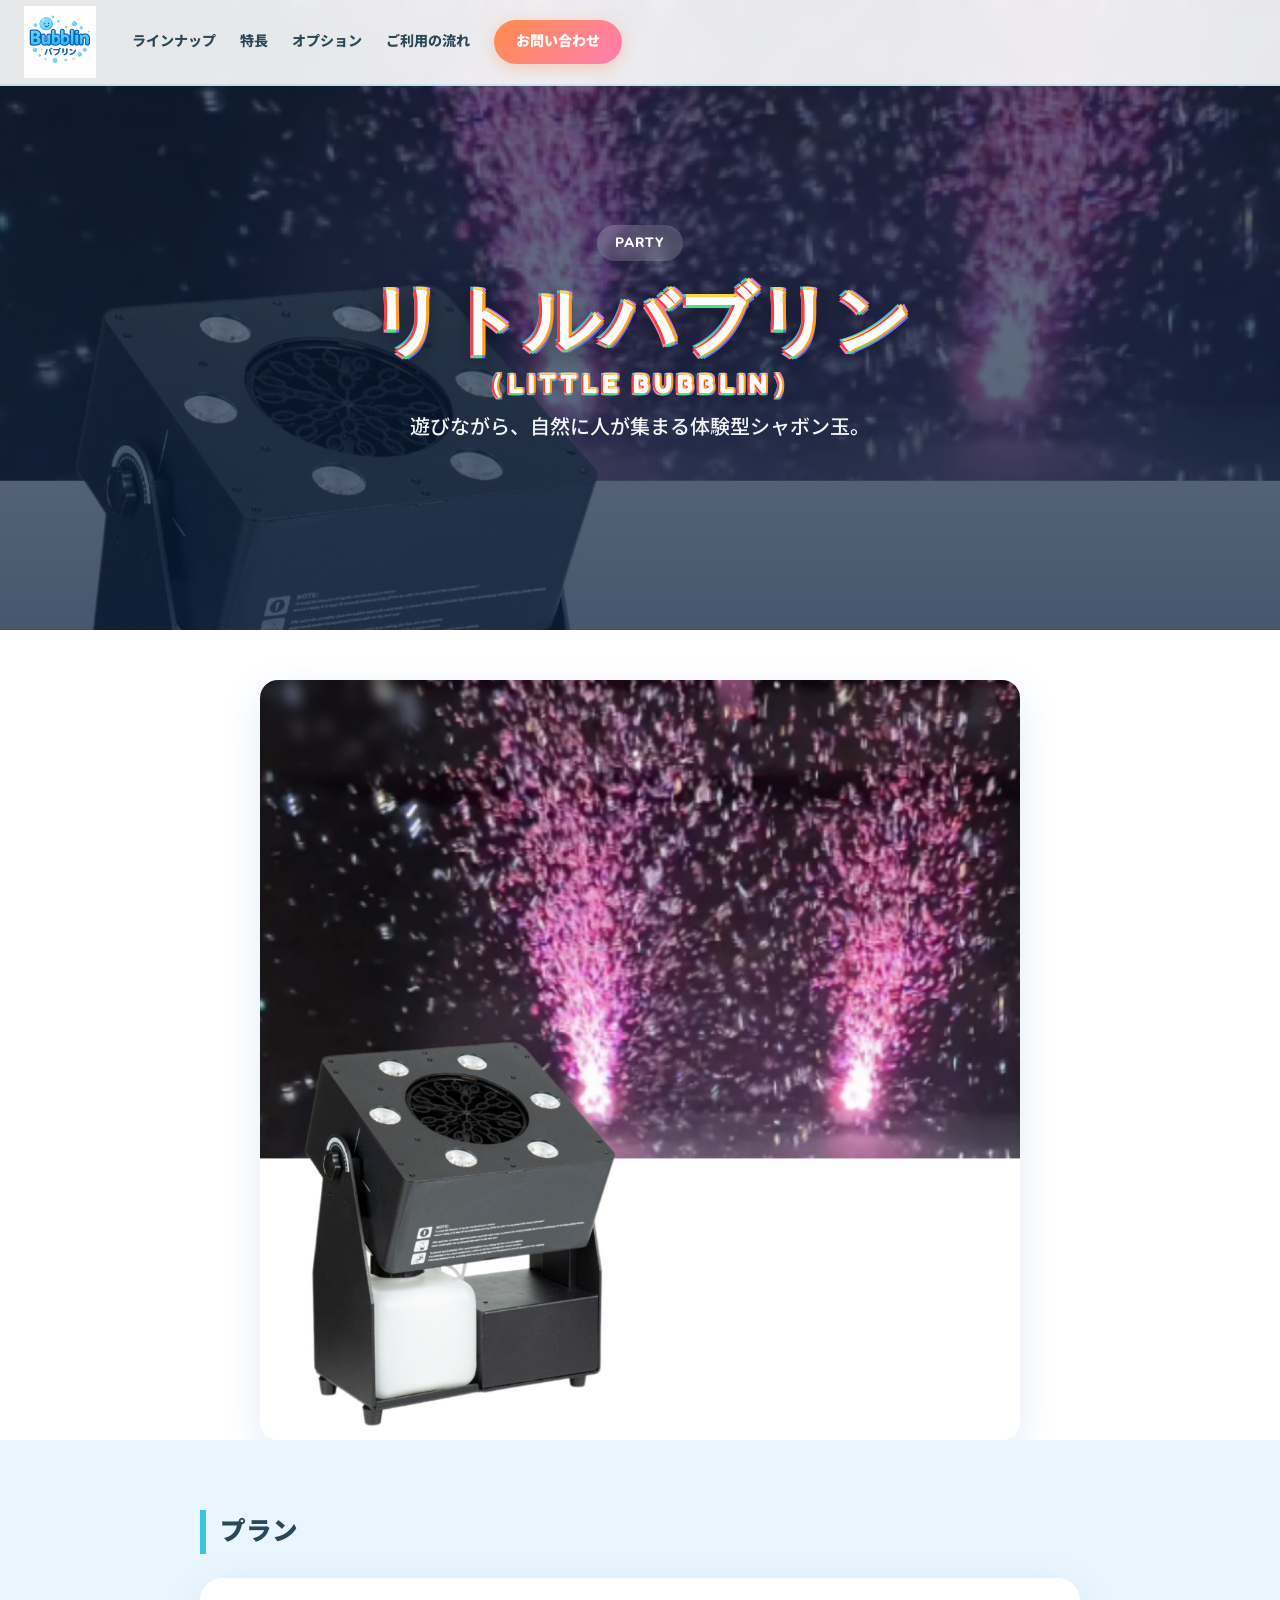
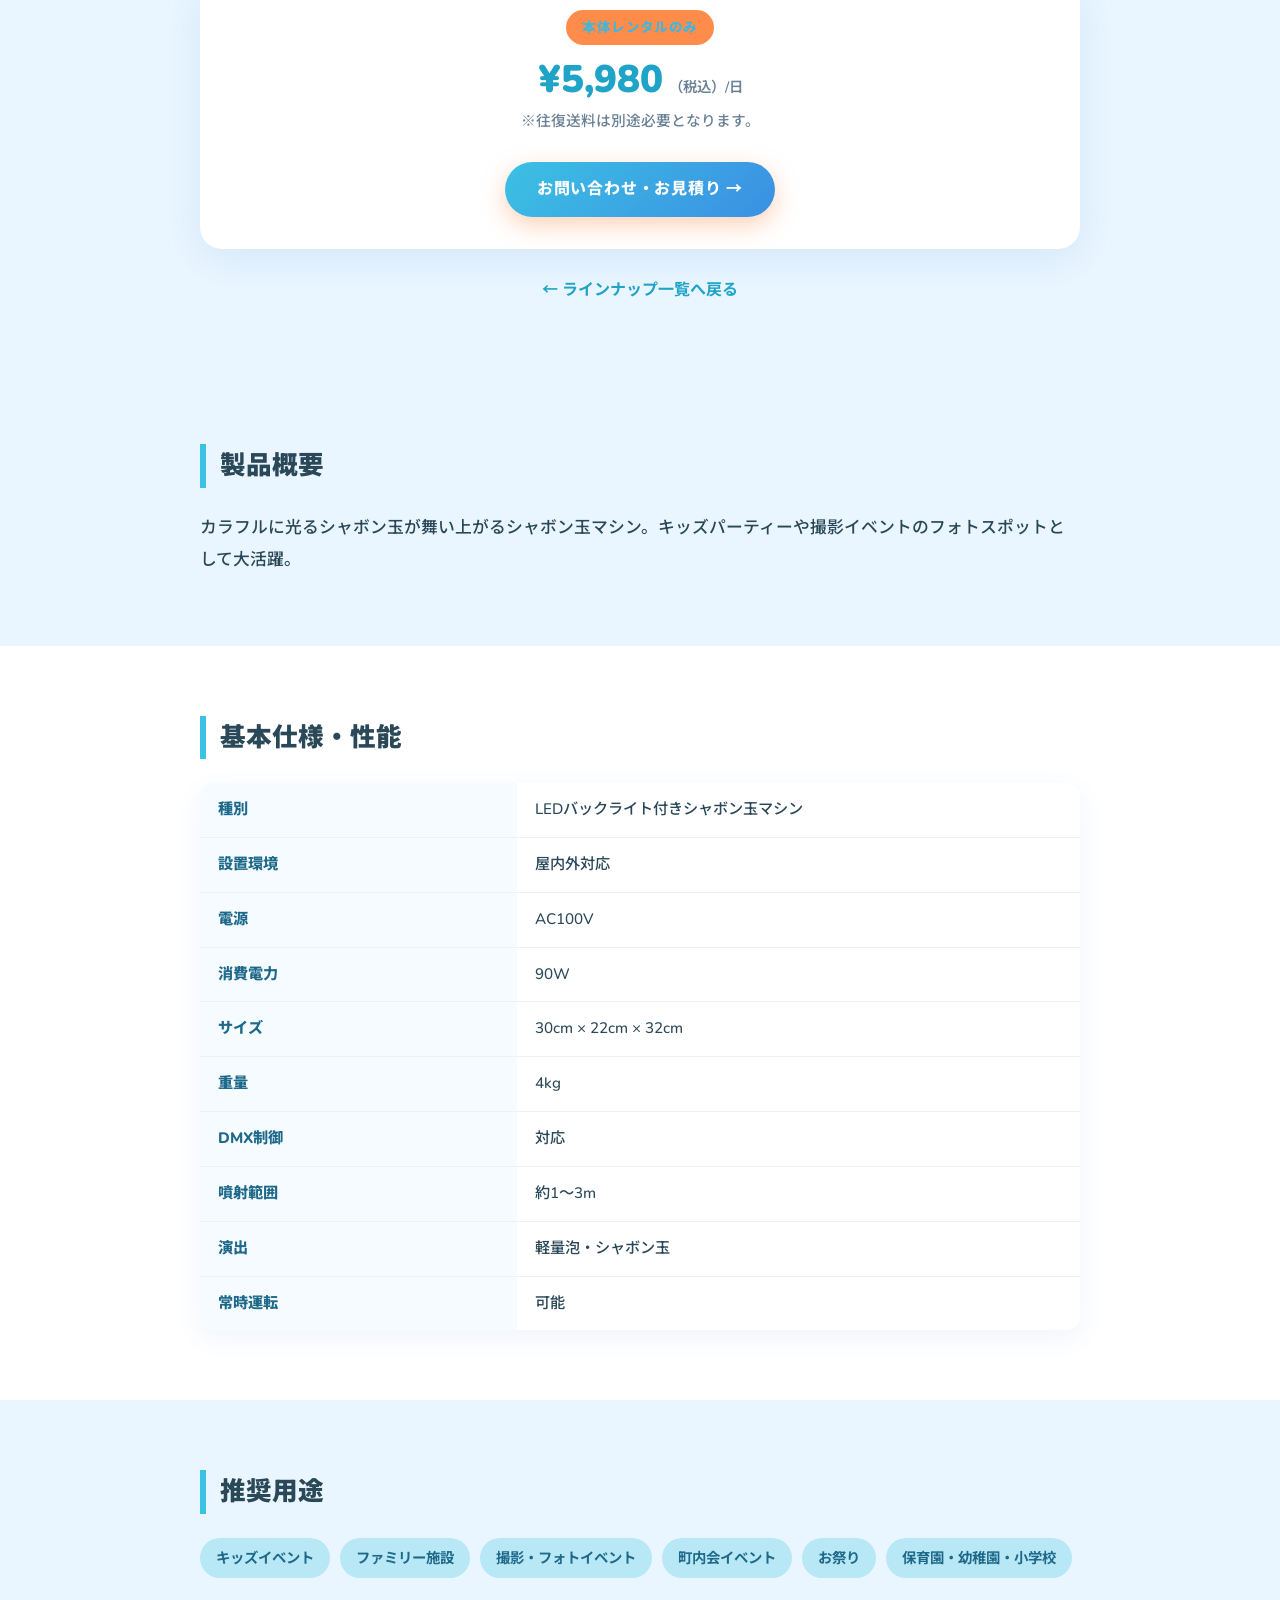
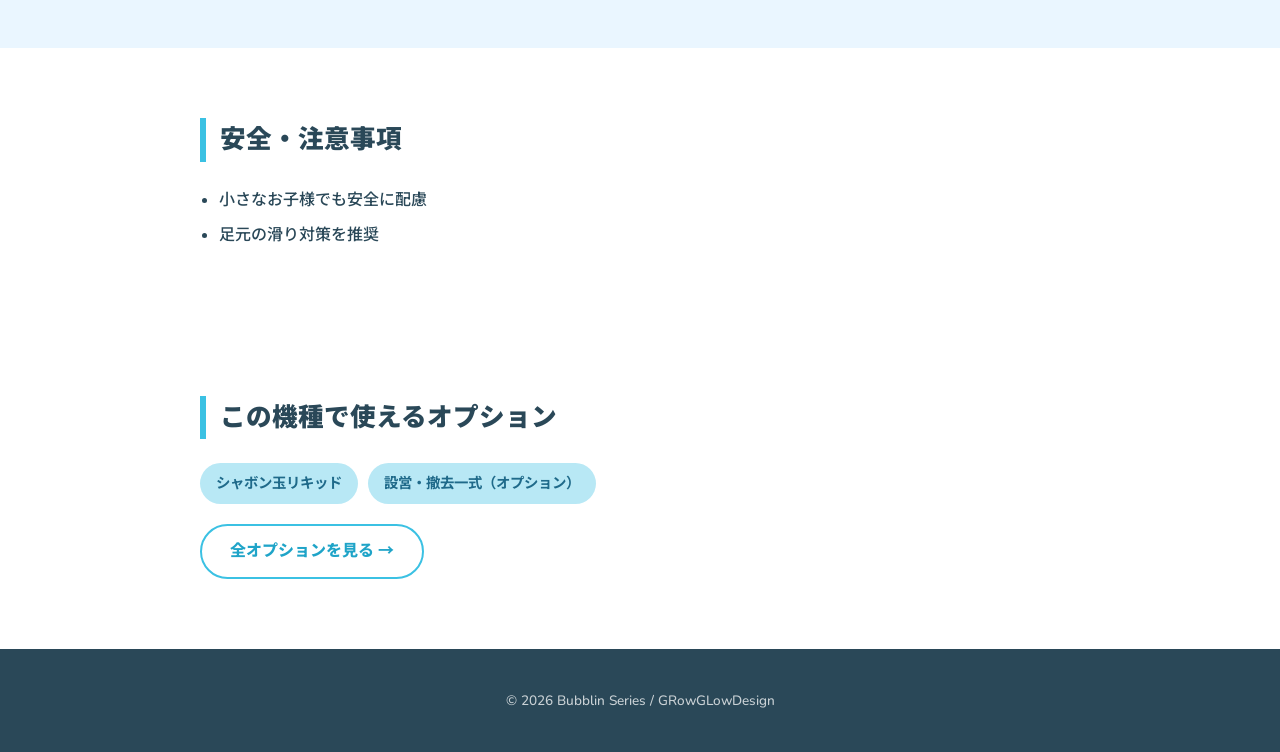
==== commit 36da6a8e: "Refine detail pages: prices, specs, copy, gallery - Set rental prices on バブリン/リトル/マジック detail pages " ====
--- a/little/index.html
+++ b/little/index.html
@@ -131,7 +131,7 @@
   <div class="detail-inner">
     <h2 class="detail-h2">この機種で使えるオプション</h2>
     <ul class="use-chips" style="margin-bottom:20px;">
-      <li>シャボン玉用リキッド ¥7,200/4L</li>
+      <li>シャボン玉リキッド</li>
       <li>設営・撤去一式（オプション）</li>
     </ul>
     <a href="../options/" style="display:inline-block;padding:12px 28px;background:#fff;border:2px solid #3bc1e3;color:#1fa4c8;border-radius:999px;text-decoration:none;font-weight:800;">全オプションを見る →</a>
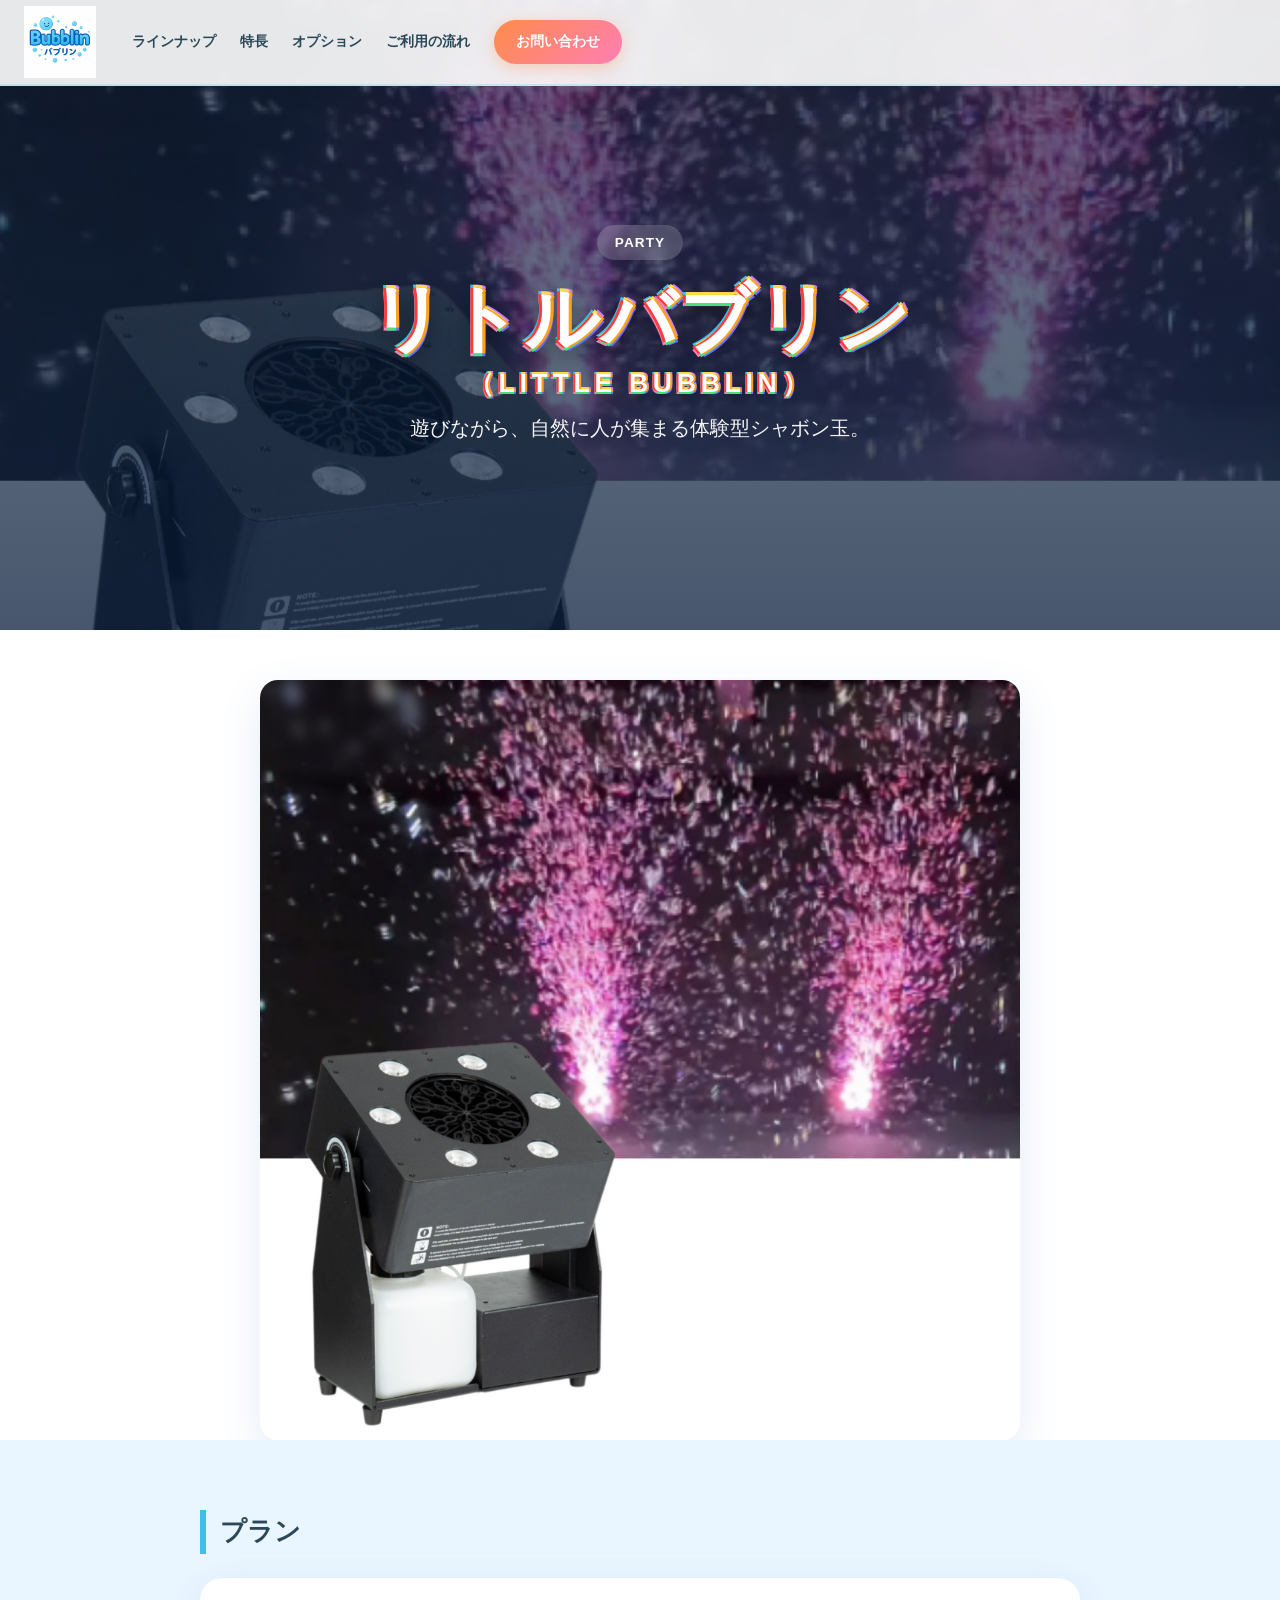
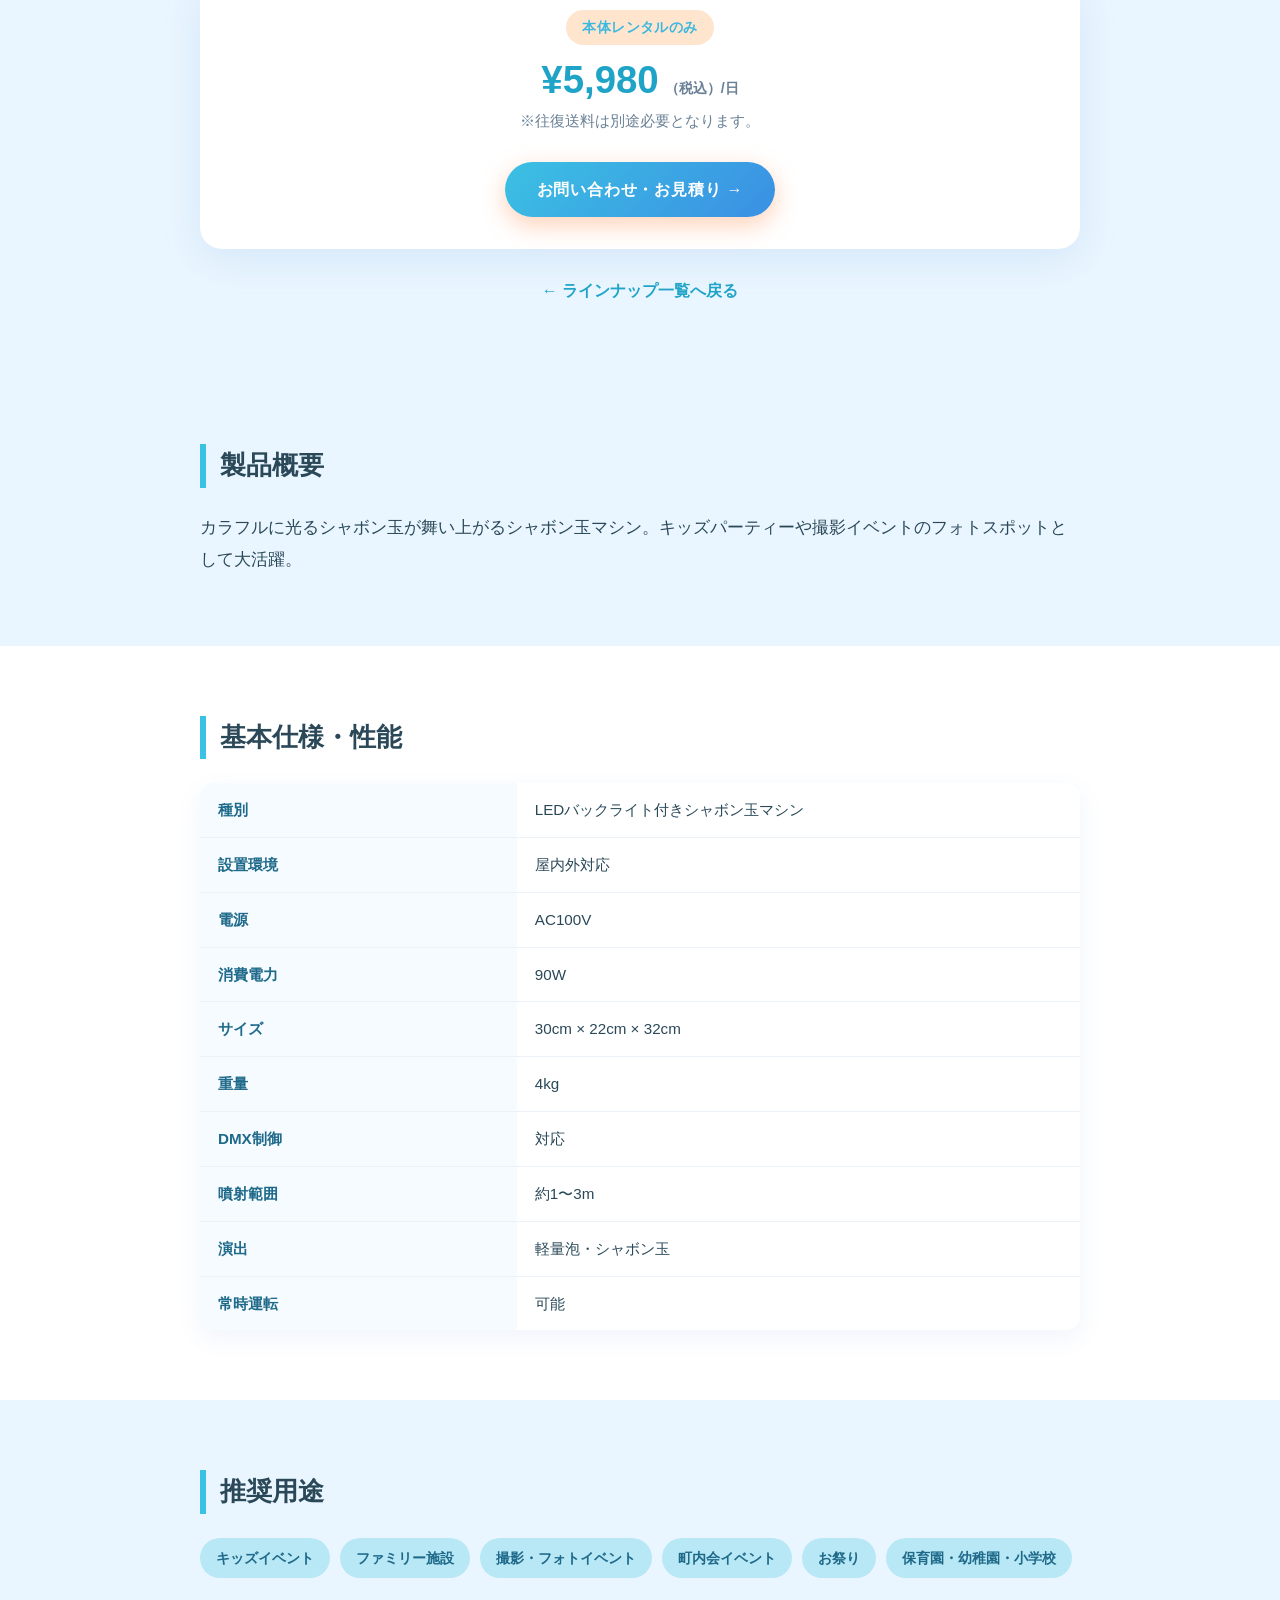
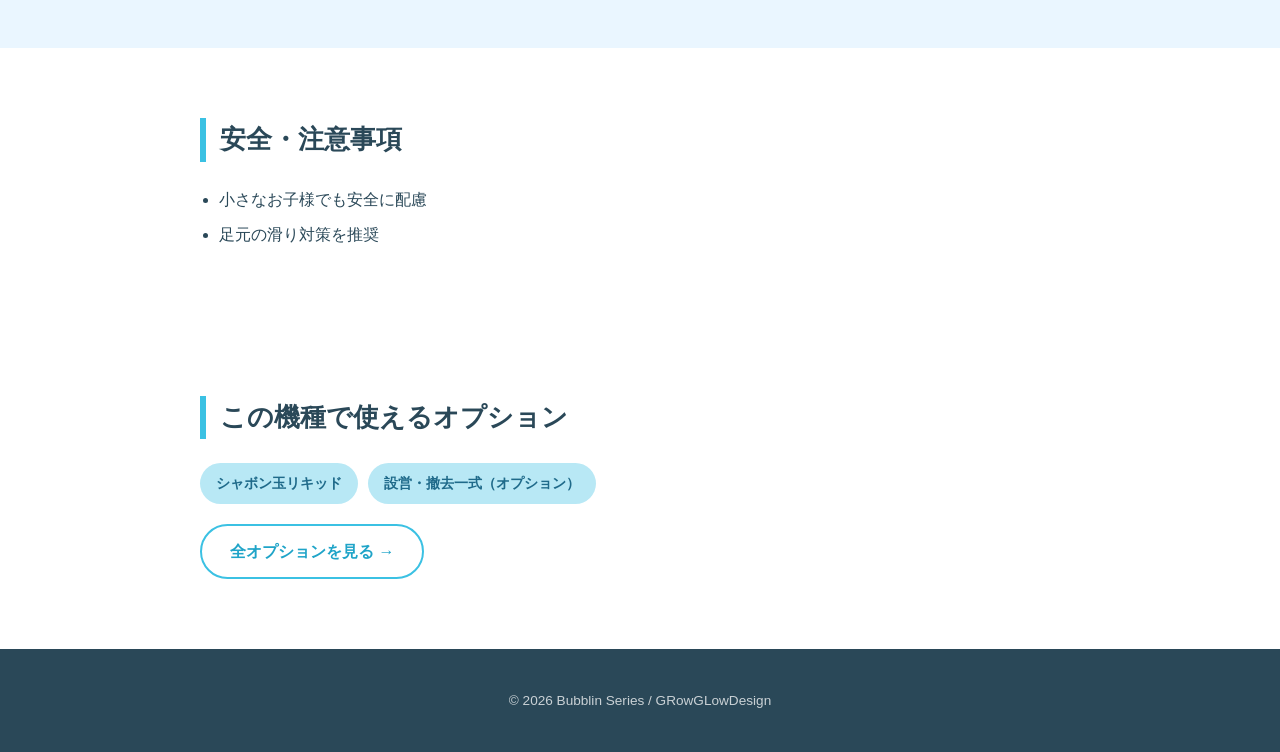
==== commit e898f3a7: "Rename folders to match new categories - standard/ → big/ (ビッグバブリン, PREMIUM) - mini/ → standard/ (バブ" ====
--- a/little/index.html
+++ b/little/index.html
@@ -14,7 +14,7 @@
 <meta property="og:locale" content="ja_JP">
 <link rel="icon" type="image/png" href="../assets/images/bubblin-logo.png">
 <link rel="apple-touch-icon" href="../assets/images/bubblin-logo.png">
-<link rel="stylesheet" href="../assets/css/main.css?v=17">
+<link rel="stylesheet" href="../assets/css/main.css?v=18">
 </head>
 <body>
 
@@ -58,7 +58,7 @@
   <div class="detail-inner">
     <h2 class="detail-h2">プラン</h2>
     <div class="detail-price-card">
-      <div class="price-tag tag-rental" style="display:inline-block;padding:6px 16px;background:#ff8c4a;color:#fff;border-radius:999px;font-weight:800;font-size:0.85rem;">本体レンタルのみ</div>
+      <div class="price-tag tag-rental" style="display:inline-block;padding:6px 16px;background:#ffe4ce;color:#c95a16;border-radius:999px;font-weight:800;font-size:0.85rem;">本体レンタルのみ</div>
             <p class="price-amount">¥5,980<small>（税込）/日</small></p>
             <p style="margin-top:8px;color:#6a8096;font-size:0.92rem;">※往復送料は別途必要となります。</p>
       <div class="detail-cta">
--- a/assets/css/main.css
+++ b/assets/css/main.css
@@ -1,6 +1,11 @@
 /* ====================================
    Bubblin Series - Main CSS
    ==================================== */
+
+.sp-only { display: none; }
+@media (max-width: 640px) {
+    .sp-only { display: inline; }
+}
 
 @import url('https://fonts.googleapis.com/css2?family=Nunito:wght@400;600;700;800;900&family=Fredoka+One&family=Noto+Sans+JP:wght@400;500;700;900&display=swap');
 
